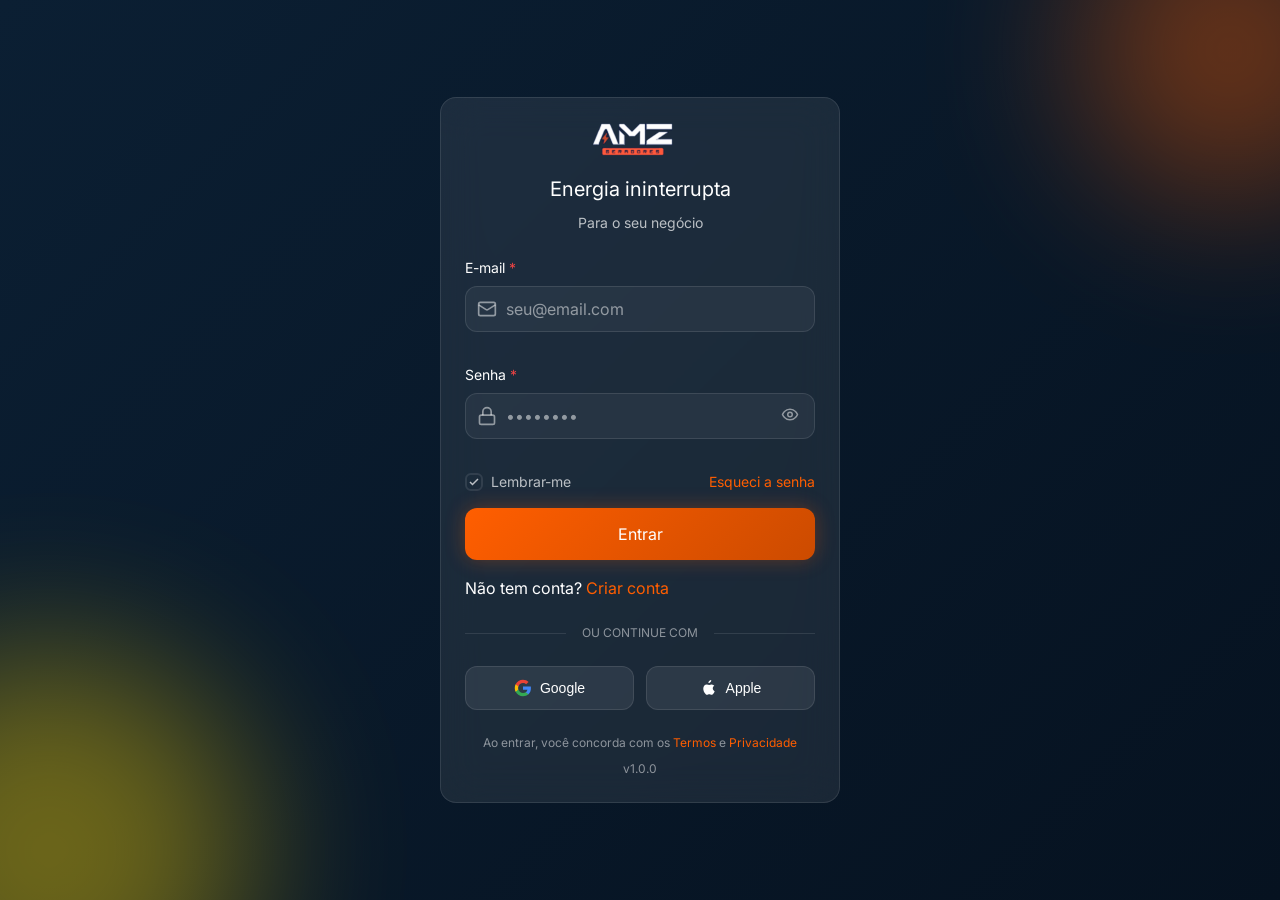
==== index.html @ 997669f7 "Update index.html Correção linha 153 .. por ." ====
<!DOCTYPE html>
<html lang="pt-BR">
<head>
  <meta charset="UTF-8">
  <meta name="viewport" content="width=device-width, initial-scale=1.0, maximum-scale=5.0">
  <meta name="theme-color" content="#0B1F33">
  <meta name="description" content="AMZ App - Sistema de Gerenciamento de Geradores">
  
  <title>Login - AMZ App</title>
  
  <!-- PWA -->
  <link rel="manifest" href="./manifest.json">
  <link rel="icon" type="image/svg+xml" href="./assets/icons/logoamz.png">
  
  <!-- Fonts -->
  <link rel="preconnect" href="https://fonts.googleapis.com">
  <link rel="preconnect" href="https://fonts.gstatic.com" crossorigin>
  <link href="https://fonts.googleapis.com/css2?family=Inter:wght@300;400;500;600;700&display=swap" rel="stylesheet">
  
  <!-- Styles -->
  <link rel="stylesheet" href="./css/styles.css">
</head>
<body>
  <main class="login-page">
    <div class="login-card">
      <!-- Header -->
      <header class="login-header">
        <div class="login-logo">
          <div class="navbar-brand-icon">
			<img src="./assets/icons/logoamz.png" alt="Logo AMZ" class="navbar-logo">
		  </div>
          <span class="navbar-brand-text"><span></span></span>
        </div>
        <h1 class="login-title">Energia ininterrupta</h1>
        <p class="login-subtitle">Para o seu negócio</p>
      </header>

      <!-- Form -->
      <form id="loginForm" class="login-form">
        <!-- Email -->
        <div class="form-group">
          <label for="email" class="form-label">
            E-mail<span class="required">*</span>
          </label>
          <div class="input-group">
            <svg class="input-icon" width="20" height="20" viewBox="0 0 24 24" fill="none" stroke="currentColor" stroke-width="2">
              <rect x="2" y="4" width="20" height="16" rx="2"></rect>
              <path d="m22 7-8.97 5.7a1.94 1.94 0 0 1-2.06 0L2 7"></path>
            </svg>
            <input 
              type="email" 
              id="email" 
              class="form-input" 
              placeholder="seu@email.com"
              required
              autocomplete="email"
            >
          </div>
          <span id="emailError" class="form-error" style="display: none;"></span>
        </div>

        <!-- Password -->
        <div class="form-group">
          <label for="password" class="form-label">
            Senha<span class="required">*</span>
          </label>
          <div class="input-group">
            <svg class="input-icon" width="20" height="20" viewBox="0 0 24 24" fill="none" stroke="currentColor" stroke-width="2">
              <rect x="3" y="11" width="18" height="11" rx="2" ry="2"></rect>
              <path d="M7 11V7a5 5 0 0 1 10 0v4"></path>
            </svg>
            <input 
              type="password" 
              id="password" 
              class="form-input" 
              placeholder="••••••••"
              required
              minlength="6"
              autocomplete="current-password"
            >
            <button type="button" id="togglePassword" class="input-toggle" aria-label="Mostrar senha">
              <svg width="18" height="18" viewBox="0 0 24 24" fill="none" stroke="currentColor" stroke-width="2">
                <path d="M2 12s3-7 10-7 10 7 10 7-3 7-10 7-10-7-10-7Z"></path>
                <circle cx="12" cy="12" r="3"></circle>
              </svg>
            </button>
          </div>
          <span id="passwordError" class="form-error" style="display: none;"></span>
        </div>

        <!-- Options -->
        <div class="login-options">
          <label class="remember-me">
            <input type="checkbox" id="rememberMe">
            <span class="checkmark">
              <svg width="12" height="12" viewBox="0 0 24 24" fill="none" stroke="currentColor" stroke-width="3">
                <polyline points="20 6 9 17 4 12"></polyline>
              </svg>
            </span>
            Lembrar-me
          </label>
          <a href="#">Esqueci a senha</a>
        </div>

        <!-- Submit -->
        <button type="submit" id="submitBtn" class="btn btn-primary btn-lg">
          <span id="btnText">Entrar</span>
          <span id="btnSpinner" class="spinner" style="display: none;"></span>
        </button>
		  <p class="login-register">
			Não tem conta?
			<a href="./pages/cadastro.html">Criar conta</a>
		  </p>
        <!-- Divider -->
        <div class="divider">
          <span>ou continue com</span>
        </div>

        <!-- Social -->
        <div class="social-login">
          <button type="button" id="btnGoogle" class="social-btn">
            <svg width="18" height="18" viewBox="0 0 24 24">
              <path fill="#4285F4" d="M22.56 12.25c0-.78-.07-1.53-.2-2.25H12v4.26h5.92c-.26 1.37-1.04 2.53-2.21 3.31v2.77h3.57c2.08-1.92 3.28-4.74 3.28-8.09z"/>
              <path fill="#34A853" d="M12 23c2.97 0 5.46-.98 7.28-2.66l-3.57-2.77c-.98.66-2.23 1.06-3.71 1.06-2.86 0-5.29-1.93-6.16-4.53H2.18v2.84C3.99 20.53 7.7 23 12 23z"/>
              <path fill="#FBBC05" d="M5.84 14.09c-.22-.66-.35-1.36-.35-2.09s.13-1.43.35-2.09V7.07H2.18C1.43 8.55 1 10.22 1 12s.43 3.45 1.18 4.93l2.85-2.22.81-.62z"/>
              <path fill="#EA4335" d="M12 5.38c1.62 0 3.06.56 4.21 1.64l3.15-3.15C17.45 2.09 14.97 1 12 1 7.7 1 3.99 3.47 2.18 7.07l3.66 2.84c.87-2.6 3.3-4.53 6.16-4.53z"/>
            </svg>
            Google
          </button>
          <button type="button" id="btnApple" class="social-btn">
            <svg width="18" height="18" viewBox="0 0 24 24" fill="currentColor">
              <path d="M17.05 20.28c-.98.95-2.05.88-3.08.4-1.09-.5-2.08-.48-3.24 0-1.44.62-2.2.44-3.06-.4C2.79 15.25 3.51 7.59 9.05 7.31c1.35.07 2.29.74 3.08.8 1.18-.24 2.31-.93 3.57-.84 1.51.12 2.65.72 3.4 1.8-3.12 1.87-2.38 5.98.48 7.13-.57 1.5-1.31 2.99-2.53 4.08zm-5.85-15.1c.07-2.04 1.76-3.79 3.78-3.94.29 2.32-1.93 4.48-3.78 3.94z"/>
            </svg>
            Apple
          </button>
        </div>
      </form>

      <!-- Footer -->
      <footer style="margin-top: var(--space-6); text-align: center; font-size: var(--text-xs); color: var(--text-muted);">
        <p>Ao entrar, você concorda com os <a href="#">Termos</a> e <a href="#">Privacidade</a></p>
        <p style="margin-top: var(--space-2);">v1.0.0</p>
      </footer>
    </div>
  </main>

  <!-- Scripts -->
  <script src="./config.js"></script>
  <script src="./js/utils/helpers.js"></script>
  <script src="./js/services/mock.service.js"></script>
  <script src="./js/services/api.service.js"></script>
  <script src="./js/services/auth.service.js"></script>
  <script src="./js/services/dse.service.js"></script>
  <script src="./js/app.js"></script>

  <script>
    (function() {
      const form = document.getElementById('loginForm');
      const email = document.getElementById('email');
      const password = document.getElementById('password');
      const togglePassword = document.getElementById('togglePassword');
      const submitBtn = document.getElementById('submitBtn');
      const btnText = document.getElementById('btnText');
      const btnSpinner = document.getElementById('btnSpinner');
      const emailError = document.getElementById('emailError');
      const passwordError = document.getElementById('passwordError');

      // Toggle password visibility
      togglePassword.addEventListener('click', () => {
        const type = password.type === 'password' ? 'text' : 'password';
        password.type = type;
      });

      // Load saved email
      const savedEmail = localStorage.getItem('amz_remember_email');
      if (savedEmail) {
        email.value = savedEmail;
        document.getElementById('rememberMe').checked = true;
      }

      function showError(element, message) {
        element.textContent = message;
        element.style.display = 'flex';
      }

      function hideErrors() {
        emailError.style.display = 'none';
        passwordError.style.display = 'none';
      }

      function setLoading(loading) {
        submitBtn.disabled = loading;
        btnText.style.display = loading ? 'none' : 'inline';
        btnSpinner.style.display = loading ? 'block' : 'none';
      }

      function validate() {
        hideErrors();
        let valid = true;

        if (!email.value.trim()) {
          showError(emailError, 'E-mail é obrigatório');
          valid = false;
        } else if (!Utils.isValidEmail(email.value)) {
          showError(emailError, 'E-mail inválido');
          valid = false;
        }

        if (!password.value) {
          showError(passwordError, 'Senha é obrigatória');
          valid = false;
        } else if (password.value.length < 6) {
          showError(passwordError, 'Senha deve ter pelo menos 6 caracteres');
          valid = false;
        }

        return valid;
      }

      form.addEventListener('submit', async (e) => {
        e.preventDefault();
        
        if (!validate()) return;

        setLoading(true);

        const result = await AuthService.login(email.value.trim(), password.value);

        if (result.success) {
          // Save email if remember me
          if (document.getElementById('rememberMe').checked) {
            localStorage.setItem('amz_remember_email', email.value.trim());
          } else {
            localStorage.removeItem('amz_remember_email');
          }
          
          AuthService.redirectAfterLogin();
        } else {
          showError(passwordError, result.error || 'Erro ao fazer login');
          setLoading(false);
        }
      });

      // Check if already logged in
      if (AuthService.isAuthenticated()) {
        AuthService.redirectAfterLogin();
      }
    })();
  </script>
</body>
</html>
---- css/styles.css ----
/**
 * ============================================
 * AMZ APP - STYLES
 * ============================================
 * 
 * Design System completo com:
 * - Variáveis CSS
 * - Componentes reutilizáveis
 * - Responsividade mobile-first
 */

/* ============================================
   VARIABLES → Variáveis
   ============================================ */
:root {
  /* Colors */
  --color-primary: #0B1F33;
  --color-primary-light: #1A3A52;
  --color-primary-dark: #061220;
  
  --color-accent: #FF5E00;
  --color-accent-light: #FF7A2A;
  --color-accent-dark: #CC4B00;
  
  --color-gold: #FFD700;
  --color-gold-light: #FFE44D;
  
  --color-success: #10B981;
  --color-warning: #F59E0B;
  --color-error: #EF4444;
  --color-info: #3B82F6;
  
  --color-white: #FFFFFF;
  --color-gray-100: #F8FAFC;
  --color-gray-200: #E2E8F0;
  --color-gray-300: #CBD5E1;
  --color-gray-400: #94A3B8;
  --color-gray-500: #64748B;
  --color-gray-600: #475569;
  --color-gray-700: #334155;
  --color-gray-800: #1E293B;
  --color-gray-900: #0F172A;
  
  /* Backgrounds → Fundos */
  --bg-primary: linear-gradient(135deg, var(--color-primary) 0%, var(--color-primary-dark) 100%);
  --bg-glass: rgba(255, 255, 255, 0.08);
  --bg-glass-hover: rgba(255, 255, 255, 0.12);
  --bg-input: rgba(255, 255, 255, 0.05);
  
  /* Text → Texto */
  --text-primary: var(--color-white);
  --text-secondary: rgba(255, 255, 255, 0.7);
  --text-muted: rgba(255, 255, 255, 0.5);
  
  /* Typography → Tipografia */
  --font-family: 'Inter', -apple-system, BlinkMacSystemFont, 'Segoe UI', Roboto, sans-serif;
  --font-mono: 'JetBrains Mono', monospace;
  
  --text-xs: 0.75rem;
  --text-sm: 0.875rem;
  --text-base: 1rem;
  --text-lg: 1.125rem;
  --text-xl: 1.25rem;
  --text-2xl: 1.5rem;
  --text-3xl: 1.875rem;
  --text-4xl: 2.25rem;
  
  /* Spacing → Espaçamento */
  --space-1: 0.25rem;
  --space-2: 0.5rem;
  --space-3: 0.75rem;
  --space-4: 1rem;
  --space-5: 1.25rem;
  --space-6: 1.5rem;
  --space-8: 2rem;
  --space-10: 2.5rem;
  --space-12: 3rem;
  
  /* Layout → Layout (ou Estrutura)*/
  --navbar-height: 60px;
  --navbar-height-mobile: 56px;
  --sidebar-width: 260px;
  
  /* Border Radius → Raio da Borda */
  --radius-sm: 0.375rem;
  --radius-md: 0.5rem;
  --radius-lg: 0.75rem;
  --radius-xl: 1rem;
  --radius-2xl: 1.25rem;
  --radius-full: 9999px;
  
  /* Shadows → Sombras */
  --shadow-sm: 0 1px 2px rgba(0, 0, 0, 0.1);
  --shadow-md: 0 4px 6px rgba(0, 0, 0, 0.15);
  --shadow-lg: 0 10px 15px rgba(0, 0, 0, 0.2);
  --shadow-glow: 0 0 20px rgba(255, 94, 0, 0.3);
  
  /* Transitions → Transições */
  --transition-fast: 150ms ease;
  --transition-base: 250ms ease;
  --transition-slow: 350ms ease;
  
  /* Glassmorphism → Glassmorphism (efeito de vidro) */
  --glass-blur: blur(20px);
  --glass-border: rgba(255, 255, 255, 0.1);
  
    /* Z-INDEX SYSTEM → Sistema de Z-Index */

  --z-login-card: 1;
  --z-sidebar-overlay: 998;
  --z-sidebar: 999;
  --z-navbar: 1000;
  --z-bottom-nav: 1000;
  --z-modal: 5000;
  --z-modal-content: 5001;
  --z-toast: 6000;
}

/* ============================================
   RESET & BASE → Reset e Base
   ============================================ */
*, *::before, *::after {
  box-sizing: border-box;
  margin: 0;
  padding: 0;
}

html {
  font-size: 16px;
  -webkit-font-smoothing: antialiased;
  -moz-osx-font-smoothing: grayscale;
}

body {
  font-family: var(--font-family);
  font-size: var(--text-base);
  line-height: 1.5;
  color: var(--text-primary);
  background: var(--bg-primary);
  min-height: 100vh;
  overflow-x: hidden;
}

a {
  color: var(--color-accent);
  text-decoration: none;
  transition: color var(--transition-fast);
}

a:hover {
  color: var(--color-accent-light);
}

/* ============================================
   SCROLLBAR → Barra de Rolagem
   ============================================ */
::-webkit-scrollbar {
  width: 8px;
  height: 8px;
}

::-webkit-scrollbar-track {
  background: var(--color-primary-dark);
}

::-webkit-scrollbar-thumb {
  background: var(--color-gray-600);
  border-radius: var(--radius-full);
}

::-webkit-scrollbar-thumb:hover {
  background: var(--color-gray-500);
}

/* ============================================
   UTILITIES → Utilitários
   ============================================ */
.container {
  width: 100%;
  max-width: 1400px;
  margin: 0 auto;
  padding: 0 var(--space-4);
}

.text-center { text-align: center; }
.text-left { text-align: left; }
.text-right { text-align: right; }

.font-light { font-weight: 300; }
.font-normal { font-weight: 400; }
.font-medium { font-weight: 500; }
.font-semibold { font-weight: 600; }
.font-bold { font-weight: 700; }

.truncate {
  overflow: hidden;
  text-overflow: ellipsis;
  white-space: nowrap;
}

/* ============================================
   BUTTONS → Botões
   ============================================ */
.btn {
  display: inline-flex;
  align-items: center;
  justify-content: center;
  gap: var(--space-2);
  padding: var(--space-3) var(--space-5);
  font-size: var(--text-sm);
  font-weight: var(--font-medium);
  font-family: inherit;
  border: none;
  border-radius: var(--radius-lg);
  cursor: pointer;
  transition: all var(--transition-fast);
  white-space: nowrap;
}

.btn:disabled {
  opacity: 0.6;
  cursor: not-allowed;
}

.btn-primary {
  background: linear-gradient(135deg, var(--color-accent) 0%, var(--color-accent-dark) 100%);
  color: var(--color-white);
  box-shadow: var(--shadow-glow);
}

.btn-primary:hover:not(:disabled) {
  transform: translateY(-2px);
  box-shadow: 0 8px 20px rgba(255, 94, 0, 0.4);
}

.btn-secondary {
  background: var(--bg-glass);
  color: var(--text-primary);
  border: 1px solid var(--glass-border);
}

.btn-secondary:hover:not(:disabled) {
  background: var(--bg-glass-hover);
}

.btn-sm {
  padding: var(--space-2) var(--space-3);
  font-size: var(--text-xs);
}

.btn-lg {
  padding: var(--space-4) var(--space-6);
  font-size: var(--text-base);
}

/* ============================================
   FORMS → Formulários
   ============================================ */
.form-group {
  margin-bottom: var(--space-4);
}

.form-label {
  display: block;
  font-size: var(--text-sm);
  font-weight: var(--font-medium);
  color: var(--text-primary);
  margin-bottom: var(--space-2);
}

.form-label .required {
  color: var(--color-error);
  margin-left: var(--space-1);
}

.form-input,
.form-select,
.form-textarea {
  width: 100%;
  padding: var(--space-3);
  background: var(--bg-input);
  border: 1px solid var(--glass-border);
  border-radius: var(--radius-lg);
  color: var(--text-primary);
  font-size: var(--text-base);
  font-family: inherit;
  transition: all var(--transition-fast);
}

.form-grid-3 {
  display: grid;
  grid-template-columns: repeat(auto-fit, minmax(150px, 1fr));
  gap: var(--space-4);
}

/* ===== ESTILIZAÇÃO DO SELECT ===== */

.form-select option {
  background: var(--color-gray-900);
  color: var(--text-primary);
}

.form-select option:checked {
  background: var(--color-primary);
  color: var(--color-accent);
}

.form-select option:hover {
  background: var(--color-primary-light);
  color: var(--color-accent);
}

.form-input::placeholder,
.form-textarea::placeholder {
  color: var(--text-muted);
}

.form-input:focus,
.form-select:focus,
.form-textarea:focus {
  outline: none;
  border-color: var(--color-accent);
  box-shadow: 0 0 0 3px rgba(255, 94, 0, 0.2);
}

.form-textarea {
  min-height: 100px;
  resize: vertical;
}

.form-error {
  display: flex;
  align-items: center;
  gap: var(--space-2);
  font-size: var(--text-xs);
  color: var(--color-error);
  margin-top: var(--space-2);
}

/* ============================================
   CARDS → Cartões
   ============================================ */
.card {
  background: var(--bg-glass);
  backdrop-filter: var(--glass-blur);
  -webkit-backdrop-filter: var(--glass-blur);
  border: 1px solid var(--glass-border);
  border-radius: var(--radius-xl);
  padding: var(--space-5);
  transition: all var(--transition-fast);
}

.card:hover {
  background: var(--bg-glass-hover);
}

.card-header {
  display: flex;
  align-items: center;
  justify-content: space-between;
  margin-bottom: var(--space-4);
  padding-bottom: var(--space-3);
  border-bottom: 1px solid var(--glass-border);
}

.card-title {
  font-size: var(--text-lg);
  font-weight: var(--font-semibold);
  color: var(--text-primary);
}

/* ============================================
   STATUS BADGES → Etiquetas (ou Indicadores)
   ============================================ */
.badge {
  display: inline-flex;
  align-items: center;
  gap: var(--space-2);
  padding: var(--space-1) var(--space-3);
  border-radius: var(--radius-full);
  font-size: var(--text-xs);
  font-weight: var(--font-medium);
}

.badge::before {
  content: '';
  width: 6px;
  height: 6px;
  border-radius: 50%;
}

.badge-online {
  background: rgba(16, 185, 129, 0.1);
  color: var(--color-success);
}

.badge-online::before {
  background: var(--color-success);
}

.badge-offline {
  background: rgba(100, 116, 139, 0.1);
  color: var(--color-gray-400);
}

.badge-offline::before {
  background: var(--color-gray-400);
}

.badge-warning {
  background: rgba(245, 158, 11, 0.1);
  color: var(--color-warning);
}

.badge-warning::before {
  background: var(--color-warning);
}

.badge-error {
  background: rgba(239, 68, 68, 0.1);
  color: var(--color-error);
}

.badge-error::before {
  background: var(--color-error);
}

/* ============================================
   NAVBAR → Barra de Navegação
   ============================================ */
.navbar {
  position: fixed;
  top: 0;
  left: 0;
  right: 0;
  height: var(--navbar-height-mobile);
  background: var(--bg-primary);
  backdrop-filter: var(--glass-blur);
  border-bottom: 1px solid var(--glass-border);
  z-index: var(--z-navbar);
  display: flex;
  align-items: center;
  justify-content: space-between;
  padding: 0 var(--space-4);
}

.navbar-brand {
  display: flex;
  align-items: center;
  gap: var(--space-2);
  text-decoration: none;
}

.navbar-brand-icon {
  width: 90px;
  height: 36px;
  border-radius: var(--radius-lg);
  display: flex;
  align-items: center;
  justify-content: center;
  font-weight: var(--font-bold);
  font-size: var(--text-lg);
  color: var(--color-white);
}

.navbar-brand-text {
  font-size: var(--text-xl);
  font-weight: var(--font-bold);
  color: var(--text-primary);
}

.navbar-brand-text span {
  color: var(--color-accent);
}

.navbar-actions {
  display: flex;
  align-items: center;
  gap: var(--space-2);
}

/* ============================================
   SIDEBAR → Barra Lateral
   ============================================ */
.sidebar {
  position: fixed;
  top: var(--navbar-height-mobile);
  left: 0;
  bottom: 0;
  width: var(--sidebar-width);
  background: var(--bg-primary);
  border-right: 1px solid var(--glass-border);
  transform: translateX(-100%);
  transition: transform var(--transition-base);
  z-index: var(--z-sidebar);
  overflow-y: auto;
}

.sidebar.open {
  transform: translateX(0);
}

.sidebar-overlay {
  position: fixed;
  inset: 0;
  background: rgba(0, 0, 0, 0.6);
  z-index: var(--z-sidebar-overlay);
  opacity: 0;
  visibility: hidden;
  transition: all var(--transition-base);
}

.sidebar-overlay.open {
  opacity: 1;
  visibility: visible;
}

.sidebar-menu {
  list-style: none;
  padding: var(--space-4);
}

.sidebar-menu-item {
  margin-bottom: var(--space-1);
}

.sidebar-menu-link {
  display: flex;
  align-items: center;
  gap: var(--space-3);
  padding: var(--space-3);
  color: var(--text-secondary);
  text-decoration: none;
  border-radius: var(--radius-lg);
  transition: all var(--transition-fast);
}

.sidebar-menu-link:hover,
.sidebar-menu-link.active {
  background: var(--bg-glass);
  color: var(--text-primary);
}

.sidebar-menu-link.active {
  background: linear-gradient(135deg, var(--color-accent) 0%, var(--color-accent-dark) 100%);
  color: var(--color-white);
}

/* ============================================
   BOTTOM NAV (Mobile ) → Navegação Inferior (Mobile)
   ============================================ */
.bottom-nav {
  position: fixed;
  bottom: 0;
  left: 0;
  right: 0;
  height: 64px;
  background: var(--bg-primary);
  border-top: 1px solid var(--glass-border);
  display: flex;
  justify-content: space-around;
  align-items: center;
  z-index: var(--z-bottom-nav);
  padding-bottom: env(safe-area-inset-bottom, 0);
}

.bottom-nav-item {
  display: flex;
  flex-direction: column;
  align-items: center;
  gap: 4px;
  padding: var(--space-2);
  color: var(--text-muted);
  text-decoration: none;
  font-size: var(--text-xs);
  transition: color var(--transition-fast);
}

.bottom-nav-item:hover,
.bottom-nav-item.active {
  color: var(--color-accent);
}

.bottom-nav-item svg {
  width: 22px;
  height: 22px;
}

/* ============================================
   MAIN CONTENT → Conteúdo Principal
   ============================================ */
.main-content {
  padding-bottom: 80px;
  min-height: 100vh;  
}

.main-wrapper {
  padding-top: var(--navbar-height-mobile);
}


/* ============================================
   PAGE HEADER → Cabeçalho da Página
   ============================================ */
.page-header {
  padding: var(--space-6) var(--space-4);
  margin-bottom: var(--space-4);
}

.page-title {
  font-size: var(--text-2xl);
  font-weight: var(--font-bold);
  color: var(--text-primary);
  margin-bottom: var(--space-2);
}

.page-subtitle {
  font-size: var(--text-sm);
  color: var(--text-secondary);
}

/* ============================================
   GRID → Grade
   ============================================ */
.grid {
  display: grid;
  gap: var(--space-4);
  padding: 0 var(--space-4);
}

.grid-cols-1 { grid-template-columns: repeat(1, 1fr); }
.grid-cols-2 { grid-template-columns: repeat(2, 1fr); }
.grid-cols-3 { grid-template-columns: repeat(3, 1fr); }
.grid-cols-4 { grid-template-columns: repeat(4, 1fr); }

/* ============================================
   STATS → Estatísticas
   ============================================ */
.stat-card {
  display: flex;
  flex-direction: column;
  gap: var(--space-3);
}

.stat-icon {
  width: 48px;
  height: 48px;
  border-radius: var(--radius-lg);
  display: flex;
  align-items: center;
  justify-content: center;
}

.stat-icon.success { background: rgba(16, 185, 129, 0.1); color: var(--color-success); }
.stat-icon.warning { background: rgba(245, 158, 11, 0.1); color: var(--color-warning); }
.stat-icon.error { background: rgba(239, 68, 68, 0.1); color: var(--color-error); }
.stat-icon.info { background: rgba(59, 130, 246, 0.1); color: var(--color-info); }

.stat-value {
  font-size: var(--text-3xl);
  font-weight: var(--font-bold);
  color: var(--text-primary);
}

.stat-label {
  font-size: var(--text-sm);
  color: var(--text-secondary);
}

/* ============================================
   ANIMATIONS → Animações
   ============================================ */
@keyframes fadeIn {
  from { opacity: 0; }
  to { opacity: 1; }
}

@keyframes fadeInUp {
  from {
    opacity: 0;
    transform: translateY(20px);
  }
  to {
    opacity: 1;
    transform: translateY(0);
  }
}

@keyframes pulse {
  0%, 100% { opacity: 1; }
  50% { opacity: 0.5; }
}

.animate-fadeIn { animation: fadeIn var(--transition-base); }
.animate-fadeInUp { animation: fadeInUp var(--transition-base); }
.animate-pulse { animation: pulse 2s ease-in-out infinite; }

/* ============================================
   RESPONSIVE → Responsivo
   ============================================ */
@media (min-width: 768px) {
  :root {
    --navbar-height: 70px;
  }
  
  .navbar {
    height: var(--navbar-height);
  }
  
  .main-content {
    padding-top: var(--navbar-height);
    padding-bottom: 0;
    padding-left: var(--sidebar-width);
  }
  
  .sidebar {
    top: var(--navbar-height);
    transform: translateX(0);
  }
  
  .sidebar-overlay,
  .menu-toggle,
  .bottom-nav {
    display: none;
  }
  
  .page-header {
    padding: var(--space-8);
  }
  
  .page-title {
    font-size: var(--text-3xl);
  }
  
  .grid {
    padding: 0 var(--space-8);
  }
}

@media (min-width: 1024px) {
  .grid-cols-md-2 { grid-template-columns: repeat(2, 1fr); }
  .grid-cols-md-3 { grid-template-columns: repeat(3, 1fr); }
  .grid-cols-md-4 { grid-template-columns: repeat(4, 1fr); }
}

@media (min-width: 1280px) {
  .grid-cols-lg-3 { grid-template-columns: repeat(3, 1fr); }
  .grid-cols-lg-4 { grid-template-columns: repeat(4, 1fr); }
  .grid-cols-lg-6 { grid-template-columns: repeat(6, 1fr); }
}

@media (max-width: 600px) {
  .form-grid-3 {
    grid-template-columns: 1fr !important;
  }
}

/* ============================================
   LOGIN PAGE → Página de Login
   ============================================ */
.login-page {
  min-height: 100vh;
  display: flex;
  align-items: center;
  justify-content: center;
  padding: var(--space-4);
  position: relative;
  overflow: hidden;
}

.login-page::before,
.login-page::after {
  content: '';
  position: absolute;
  border-radius: 50%;
  filter: blur(80px);
  opacity: 0.4;
  pointer-events: none;
}

.login-page::before {
  width: 300px;
  height: 300px;
  background: var(--color-accent);
  top: -100px;
  right: -100px;
}

.login-page::after {
  width: 400px;
  height: 400px;
  background: var(--color-gold);
  bottom: -150px;
  left: -150px;
}

.login-card {
  position: relative;
  width: 100%;
  max-width: 400px;
  background: var(--bg-glass);
  backdrop-filter: var(--glass-blur);
  border: 1px solid var(--glass-border);
  border-radius: var(--radius-xl);
  padding: var(--space-6);
  z-index: var(--z-login-card);
  animation: fadeInUp 0.5s ease-out;
}

.login-header {
  text-align: center;
  margin-bottom: var(--space-6);
}

.login-logo {
  display: flex;
  align-items: center;
  justify-content: center;
  gap: var(--space-3);
  margin-bottom: var(--space-4);
}

.login-logo-icon {
  width: 48px;
  height: 48px;
  background: linear-gradient(135deg, var(--color-accent) 0%, var(--color-gold) 100%);
  border-radius: var(--radius-xl);
  display: flex;
  align-items: center;
  justify-content: center;
  font-weight: var(--font-bold);
  font-size: var(--text-2xl);
  color: var(--color-white);
}

.login-title {
  font-size: var(--text-xl);
  font-weight: var(--font-semibold);
  color: var(--text-primary);
  margin-bottom: var(--space-2);
}

.login-subtitle {
  font-size: var(--text-sm);
  color: var(--text-secondary);
}

.login-form {
  display: flex;
  flex-direction: column;
  gap: var(--space-4);
}

.login-options {
  display: flex;
  align-items: center;
  justify-content: space-between;
  font-size: var(--text-sm);
}

.remember-me {
  display: flex;
  align-items: center;
  gap: var(--space-2);
  color: var(--text-secondary);
  cursor: pointer;
}

.remember-me input {
  display: none;
}

.checkmark {
  width: 18px;
  height: 18px;
  border: 2px solid var(--glass-border);
  border-radius: var(--radius-sm);
  display: flex;
  align-items: center;
  justify-content: center;
  transition: all var(--transition-fast);
}

.remember-me input:checked + .checkmark {
  background: var(--color-accent);
  border-color: var(--color-accent);
}

.divider {
  display: flex;
  align-items: center;
  gap: var(--space-4);
  margin: var(--space-2) 0;
}

.divider::before,
.divider::after {
  content: '';
  flex: 1;
  height: 1px;
  background: var(--glass-border);
}

.divider span {
  font-size: var(--text-xs);
  color: var(--text-muted);
  text-transform: uppercase;
}

.social-login {
  display: flex;
  gap: var(--space-3);
}

.social-btn {
  flex: 1;
  padding: var(--space-3);
  background: var(--bg-glass);
  border: 1px solid var(--glass-border);
  border-radius: var(--radius-lg);
  color: var(--text-primary);
  font-size: var(--text-sm);
  cursor: pointer;
  display: flex;
  align-items: center;
  justify-content: center;
  gap: var(--space-2);
  transition: all var(--transition-fast);
}

.social-btn:hover {
  background: var(--bg-glass-hover);
}

/* ============================================
   INPUT WITH ICON → Campo com Ícone
   ============================================ */
.input-group {
  position: relative;
}

.input-icon {
  position: absolute;
  left: var(--space-3);
  top: 50%;
  transform: translateY(-50%);
  color: var(--text-muted);
  pointer-events: none;
}

.input-group .form-input {
  padding-left: var(--space-10);
}

.input-toggle {
  position: absolute;
  right: var(--space-3);
  top: 50%;
  transform: translateY(-50%);
  background: none;
  border: none;
  color: var(--text-muted);
  cursor: pointer;
  padding: var(--space-1);
}

/* ============================================
   SPINNER → Indicador de Carregamento
   ============================================ */
.spinner {
  width: 20px;
  height: 20px;
  border: 2px solid transparent;
  border-top-color: currentColor;
  border-radius: 50%;
  animation: spin 0.8s linear infinite;
}

@keyframes spin {
  to { transform: rotate(360deg); }
}

/* ============================================
   ALERTS → Alertas
   ============================================ */
.alert {
  display: flex;
  align-items: flex-start;
  gap: var(--space-3);
  padding: var(--space-4);
  border-radius: var(--radius-lg);
  font-size: var(--text-sm);
  margin-bottom: var(--space-4);
}

.alert-error {
  background: rgba(239, 68, 68, 0.1);
  color: var(--color-error);
}

.alert-success {
  background: rgba(16, 185, 129, 0.1);
  color: var(--color-success);
}


/* ============================================
   MODAL→ Modal
   ============================================ */

.modal {
  position: fixed;
  inset: 0;

  display: none;
  align-items: center;
  justify-content: center;

  padding: var(--space-4);

  background: rgba(0,0,0,.45);
  backdrop-filter: blur(3px);

  z-index: var(--z-modal);
}


/* ============================================
   MODAL CONTAINER → Container do Moda
   ============================================ */

.modal-container {
  width: 100%;
  max-width: 650px;
  max-height: 90vh;

  display: flex;
  flex-direction: column;

  background: var(--bg-glass);
  backdrop-filter: var(--glass-blur);

  border: 1px solid var(--color-accent);
  border-radius: var(--radius-xl);

  overflow: hidden;
}


/* ============================================
   MODAL HEADER → Cabeçalho do Modal
   ============================================ */

.modal-header {
  display: flex;
  align-items: center;
  justify-content: space-between;

  padding: var(--space-5);

  border-bottom: 1px solid var(--glass-border);
}


/* ============================================
   MODAL BODY → Corpo do Modal
   ============================================ */

.modal-body {
  flex: 1;
  overflow-y: auto;

  padding: var(--space-5);

  /* Firefox */
  scroll-behavior: smooth;
}


/* esconder scrollbar padrão (Chrome / Edge / Safari) */

.modal-body::-webkit-scrollbar {
  width: 6px;
}


/* trilho */

.modal-body::-webkit-scrollbar-track {
  background: transparent;
}


/* indicador invisível */

.modal-body::-webkit-scrollbar-thumb {
  background: rgba(255,255,255,0.25);
  border-radius: 10px;

  transition: opacity .25s ease, background .25s ease;
}


/* mostrar ao passar mouse */

.modal-body:hover::-webkit-scrollbar-thumb {
  background: rgba(255,255,255,0.35);
  opacity: 1;
}


/* mostrar quando estiver rolando */

.modal-body.scrolling::-webkit-scrollbar-thumb {
  background: rgba(255,255,255,0.35);
  opacity: 1;
}


/* ============================================
   MODAL FOOTER - Rodapé do Modal
   ============================================ */

.modal-footer {
  display: flex;
  gap: var(--space-4);

  padding: var(--space-5);

  border-top: 1px solid var(--glass-border);
}

/* ===== CORREÇÃO HEADER GERADORES ===== */
.header {
  display: flex;
  align-items: center; 
  gap: var(--space-3); 
  padding: var(--space-4);
}

.search-input {
  flex: 1;
  min-width: 0; 
}

/* Esconde o botão de hambúrguer no Desktop */
@media (min-width: 768px) {
  #menuToggleNavbar {
    display: none !important;
  }
}

/* ESTILO DO BOTÃO PARA O NOVO GERADOR (Botão padrão) */
#btnNovo {
  background: linear-gradient(135deg, var(--color-accent) 0%, var(--color-accent-dark) 100%) !important;
  color: white;
  border: none;
  box-shadow: var(--shadow-glow);
  transition: transform 0.2s ease, box-shadow 0.2s ease;
}

#btnNovo:hover {
  transform: translateY(-2px);
  box-shadow: 0 8px 20px rgba(255, 94, 0, 0.4);
}

#btnNovo:active {
  transform: scale(0.95); /* Efeito de clique (encolhe um pouquinho) */
}
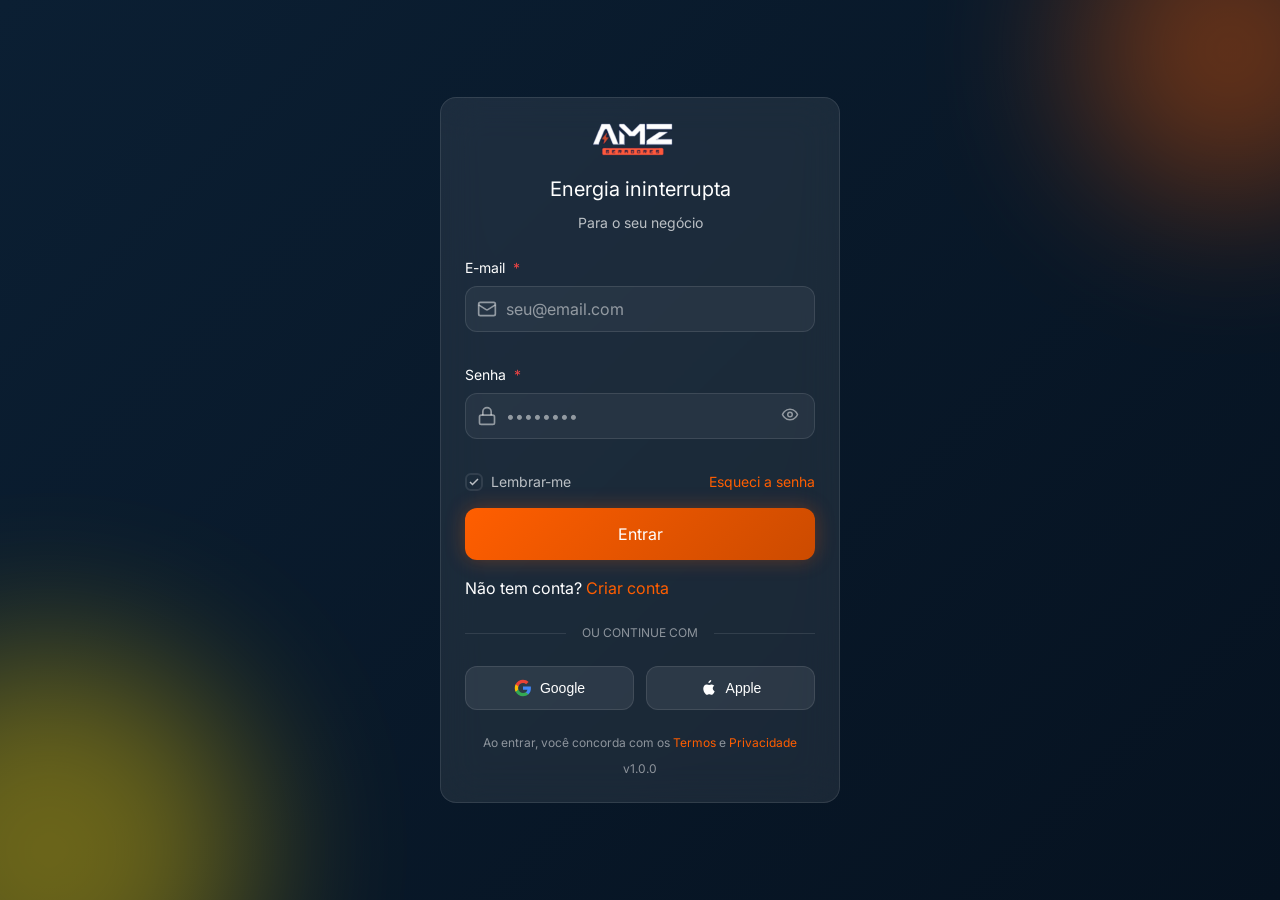
==== commit e86107a2: "Update index.html Update index atualização com o supabase" ====
--- a/index.html
+++ b/index.html
@@ -5,79 +5,54 @@
   <meta name="viewport" content="width=device-width, initial-scale=1.0, maximum-scale=5.0">
   <meta name="theme-color" content="#0B1F33">
   <meta name="description" content="AMZ App - Sistema de Gerenciamento de Geradores">
-  
   <title>Login - AMZ App</title>
-  
-  <!-- PWA -->
   <link rel="manifest" href="./manifest.json">
   <link rel="icon" type="image/svg+xml" href="./assets/icons/logoamz.png">
-  
-  <!-- Fonts -->
   <link rel="preconnect" href="https://fonts.googleapis.com">
   <link rel="preconnect" href="https://fonts.gstatic.com" crossorigin>
   <link href="https://fonts.googleapis.com/css2?family=Inter:wght@300;400;500;600;700&display=swap" rel="stylesheet">
-  
-  <!-- Styles -->
   <link rel="stylesheet" href="./css/styles.css">
 </head>
 <body>
   <main class="login-page">
     <div class="login-card">
-      <!-- Header -->
+
       <header class="login-header">
         <div class="login-logo">
           <div class="navbar-brand-icon">
-			<img src="./assets/icons/logoamz.png" alt="Logo AMZ" class="navbar-logo">
-		  </div>
+            <img src="./assets/icons/logoamz.png" alt="Logo AMZ" class="navbar-logo">
+          </div>
           <span class="navbar-brand-text"><span></span></span>
         </div>
         <h1 class="login-title">Energia ininterrupta</h1>
         <p class="login-subtitle">Para o seu negócio</p>
       </header>
 
-      <!-- Form -->
+      <!-- Feedback OAuth (retorno do redirect) -->
+      <div id="feedbackMsg" style="display:none; padding:12px 16px; border-radius:8px; font-size:14px; margin-bottom:16px;"></div>
+
       <form id="loginForm" class="login-form">
-        <!-- Email -->
+
         <div class="form-group">
-          <label for="email" class="form-label">
-            E-mail<span class="required">*</span>
-          </label>
+          <label for="email" class="form-label">E-mail <span class="required">*</span></label>
           <div class="input-group">
             <svg class="input-icon" width="20" height="20" viewBox="0 0 24 24" fill="none" stroke="currentColor" stroke-width="2">
               <rect x="2" y="4" width="20" height="16" rx="2"></rect>
               <path d="m22 7-8.97 5.7a1.94 1.94 0 0 1-2.06 0L2 7"></path>
             </svg>
-            <input 
-              type="email" 
-              id="email" 
-              class="form-input" 
-              placeholder="seu@email.com"
-              required
-              autocomplete="email"
-            >
+            <input type="email" id="email" class="form-input" placeholder="seu@email.com" required autocomplete="email">
           </div>
-          <span id="emailError" class="form-error" style="display: none;"></span>
-        </div>
-
-        <!-- Password -->
+          <span id="emailError" class="form-error" style="display:none;"></span>
+        </div>
+
         <div class="form-group">
-          <label for="password" class="form-label">
-            Senha<span class="required">*</span>
-          </label>
+          <label for="password" class="form-label">Senha <span class="required">*</span></label>
           <div class="input-group">
             <svg class="input-icon" width="20" height="20" viewBox="0 0 24 24" fill="none" stroke="currentColor" stroke-width="2">
               <rect x="3" y="11" width="18" height="11" rx="2" ry="2"></rect>
               <path d="M7 11V7a5 5 0 0 1 10 0v4"></path>
             </svg>
-            <input 
-              type="password" 
-              id="password" 
-              class="form-input" 
-              placeholder="••••••••"
-              required
-              minlength="6"
-              autocomplete="current-password"
-            >
+            <input type="password" id="password" class="form-input" placeholder="••••••••" required minlength="6" autocomplete="current-password">
             <button type="button" id="togglePassword" class="input-toggle" aria-label="Mostrar senha">
               <svg width="18" height="18" viewBox="0 0 24 24" fill="none" stroke="currentColor" stroke-width="2">
                 <path d="M2 12s3-7 10-7 10 7 10 7-3 7-10 7-10-7-10-7Z"></path>
@@ -85,10 +60,9 @@
               </svg>
             </button>
           </div>
-          <span id="passwordError" class="form-error" style="display: none;"></span>
-        </div>
-
-        <!-- Options -->
+          <span id="passwordError" class="form-error" style="display:none;"></span>
+        </div>
+
         <div class="login-options">
           <label class="remember-me">
             <input type="checkbox" id="rememberMe">
@@ -99,24 +73,20 @@
             </span>
             Lembrar-me
           </label>
-          <a href="#">Esqueci a senha</a>
-        </div>
-
-        <!-- Submit -->
+          <a href="#" id="forgotPassword">Esqueci a senha</a>
+        </div>
+
         <button type="submit" id="submitBtn" class="btn btn-primary btn-lg">
           <span id="btnText">Entrar</span>
-          <span id="btnSpinner" class="spinner" style="display: none;"></span>
+          <span id="btnSpinner" class="spinner" style="display:none;"></span>
         </button>
-		  <p class="login-register">
-			Não tem conta?
-			<a href="./pages/cadastro.html">Criar conta</a>
-		  </p>
-        <!-- Divider -->
-        <div class="divider">
-          <span>ou continue com</span>
-        </div>
-
-        <!-- Social -->
+
+        <p class="login-register">
+          Não tem conta? <a href="./pages/cadastro.html">Criar conta</a>
+        </p>
+
+        <div class="divider"><span>ou continue com</span></div>
+
         <div class="social-login">
           <button type="button" id="btnGoogle" class="social-btn">
             <svg width="18" height="18" viewBox="0 0 24 24">
@@ -134,118 +104,198 @@
             Apple
           </button>
         </div>
+
       </form>
 
-      <!-- Footer -->
-      <footer style="margin-top: var(--space-6); text-align: center; font-size: var(--text-xs); color: var(--text-muted);">
+      <footer style="margin-top:var(--space-6);text-align:center;font-size:var(--text-xs);color:var(--text-muted);">
         <p>Ao entrar, você concorda com os <a href="#">Termos</a> e <a href="#">Privacidade</a></p>
-        <p style="margin-top: var(--space-2);">v1.0.0</p>
+        <p style="margin-top:var(--space-2);">v1.0.0</p>
       </footer>
     </div>
   </main>
 
-  <!-- Scripts -->
   <script src="./config.js"></script>
   <script src="./js/utils/helpers.js"></script>
   <script src="./js/services/mock.service.js"></script>
   <script src="./js/services/api.service.js"></script>
   <script src="./js/services/auth.service.js"></script>
-  <script src="./js/services/dse.service.js"></script>
   <script src="./js/app.js"></script>
 
   <script>
-    (function() {
-      const form = document.getElementById('loginForm');
-      const email = document.getElementById('email');
-      const password = document.getElementById('password');
-      const togglePassword = document.getElementById('togglePassword');
-      const submitBtn = document.getElementById('submitBtn');
-      const btnText = document.getElementById('btnText');
-      const btnSpinner = document.getElementById('btnSpinner');
-      const emailError = document.getElementById('emailError');
-      const passwordError = document.getElementById('passwordError');
-
-      // Toggle password visibility
-      togglePassword.addEventListener('click', () => {
-        const type = password.type === 'password' ? 'text' : 'password';
-        password.type = type;
-      });
-
-      // Load saved email
-      const savedEmail = localStorage.getItem('amz_remember_email');
-      if (savedEmail) {
-        email.value = savedEmail;
-        document.getElementById('rememberMe').checked = true;
-      }
-
-      function showError(element, message) {
-        element.textContent = message;
-        element.style.display = 'flex';
-      }
-
-      function hideErrors() {
-        emailError.style.display = 'none';
-        passwordError.style.display = 'none';
-      }
-
-      function setLoading(loading) {
-        submitBtn.disabled = loading;
-        btnText.style.display = loading ? 'none' : 'inline';
-        btnSpinner.style.display = loading ? 'block' : 'none';
-      }
-
-      function validate() {
-        hideErrors();
-        let valid = true;
-
-        if (!email.value.trim()) {
-          showError(emailError, 'E-mail é obrigatório');
-          valid = false;
-        } else if (!Utils.isValidEmail(email.value)) {
-          showError(emailError, 'E-mail inválido');
-          valid = false;
+  (function() {
+
+    // ─── Trata callback OAuth (retorno do Google/Apple) ──────────────────
+    // Supabase redireciona de volta com #access_token=...&refresh_token=...
+    const hash = window.location.hash;
+    if (hash.includes('access_token')) {
+      const params = new URLSearchParams(hash.replace('#', ''));
+      const accessToken  = params.get('access_token');
+      const refreshToken = params.get('refresh_token');
+      const expiresIn    = parseInt(params.get('expires_in') || '3600', 10);
+
+      if (accessToken) {
+        // Salva sessão OAuth no mesmo formato do login manual
+        localStorage.setItem(window.CONFIG.AUTH.TOKEN_KEY,         accessToken);
+        localStorage.setItem(window.CONFIG.AUTH.REFRESH_TOKEN_KEY, refreshToken || '');
+        localStorage.setItem('amz_token_expiry',
+          String(Math.floor(Date.now() / 1000) + expiresIn));
+
+        // Busca dados do usuário na API do Supabase
+        fetch(`${window.CONFIG.SUPABASE.URL}/auth/v1/user`, {
+          headers: {
+            'apikey':        window.CONFIG.SUPABASE.ANON_KEY,
+            'Authorization': `Bearer ${accessToken}`
+          }
+        })
+        .then(r => r.json())
+        .then(u => {
+          const user = {
+            id:    u.id,
+            email: u.email,
+            name:  u.user_metadata?.full_name || u.user_metadata?.name || u.email,
+            role:  u.user_metadata?.role || 'administrador',
+          };
+          localStorage.setItem(window.CONFIG.AUTH.USER_KEY, JSON.stringify(user));
+          window.location.href = '/base-teste-app/pages/dashboard.html';
+        })
+        .catch(() => {
+          window.location.href = '/base-teste-app/pages/dashboard.html';
+        });
+        return;
+      }
+    }
+
+    // ─── Já logado → dashboard ────────────────────────────────────────────
+    if (AuthService.isAuthenticated()) {
+      AuthService.redirectAfterLogin();
+      return;
+    }
+
+    const form           = document.getElementById('loginForm');
+    const emailInput     = document.getElementById('email');
+    const passwordInput  = document.getElementById('password');
+    const togglePassword = document.getElementById('togglePassword');
+    const submitBtn      = document.getElementById('submitBtn');
+    const btnText        = document.getElementById('btnText');
+    const btnSpinner     = document.getElementById('btnSpinner');
+    const emailError     = document.getElementById('emailError');
+    const passwordError  = document.getElementById('passwordError');
+    const feedbackMsg    = document.getElementById('feedbackMsg');
+
+    // Toggle senha
+    togglePassword.addEventListener('click', () => {
+      passwordInput.type = passwordInput.type === 'password' ? 'text' : 'password';
+    });
+
+    // Email salvo
+    const saved = localStorage.getItem('amz_remember_email');
+    if (saved) {
+      emailInput.value = saved;
+      document.getElementById('rememberMe').checked = true;
+    }
+
+    function showError(el, msg) { el.textContent = msg; el.style.display = 'flex'; }
+    function hideErrors() {
+      emailError.style.display   = 'none';
+      passwordError.style.display = 'none';
+      feedbackMsg.style.display  = 'none';
+    }
+    function setLoading(on) {
+      submitBtn.disabled       = on;
+      btnText.style.display    = on ? 'none'  : 'inline';
+      btnSpinner.style.display = on ? 'block' : 'none';
+    }
+    function showFeedback(msg, type = 'error') {
+      feedbackMsg.textContent   = msg;
+      feedbackMsg.style.display = 'block';
+      feedbackMsg.style.background = type === 'success'
+        ? 'rgba(16,185,129,0.15)' : 'rgba(239,68,68,0.15)';
+      feedbackMsg.style.color   = type === 'success' ? '#10b981' : '#ef4444';
+      feedbackMsg.style.border  = `1px solid ${type === 'success' ? '#10b981' : '#ef4444'}`;
+    }
+
+    function validate() {
+      hideErrors();
+      let ok = true;
+      if (!emailInput.value.trim() || !Utils.isValidEmail(emailInput.value)) {
+        showError(emailError, 'E-mail inválido'); ok = false;
+      }
+      if (!passwordInput.value || passwordInput.value.length < 6) {
+        showError(passwordError, 'Senha deve ter pelo menos 6 caracteres'); ok = false;
+      }
+      return ok;
+    }
+
+    // ─── Login email/senha ────────────────────────────────────────────────
+    form.addEventListener('submit', async (e) => {
+      e.preventDefault();
+      if (!validate()) return;
+      setLoading(true);
+
+      const result = await AuthService.login(emailInput.value.trim(), passwordInput.value);
+
+      if (result.success) {
+        if (document.getElementById('rememberMe').checked) {
+          localStorage.setItem('amz_remember_email', emailInput.value.trim());
+        } else {
+          localStorage.removeItem('amz_remember_email');
         }
-
-        if (!password.value) {
-          showError(passwordError, 'Senha é obrigatória');
-          valid = false;
-        } else if (password.value.length < 6) {
-          showError(passwordError, 'Senha deve ter pelo menos 6 caracteres');
-          valid = false;
+        AuthService.redirectAfterLogin();
+      } else {
+        showFeedback(result.error || 'E-mail ou senha incorretos');
+        setLoading(false);
+      }
+    });
+
+    // ─── Esqueci a senha ──────────────────────────────────────────────────
+    document.getElementById('forgotPassword').addEventListener('click', async (e) => {
+      e.preventDefault();
+      const email = emailInput.value.trim();
+      if (!email || !Utils.isValidEmail(email)) {
+        showError(emailError, 'Digite seu e-mail para recuperar a senha');
+        return;
+      }
+
+      const res = await fetch(
+        `${window.CONFIG.SUPABASE.URL}/auth/v1/recover`,
+        {
+          method: 'POST',
+          headers: {
+            'Content-Type': 'application/json',
+            'apikey': window.CONFIG.SUPABASE.ANON_KEY
+          },
+          body: JSON.stringify({ email })
         }
-
-        return valid;
-      }
-
-      form.addEventListener('submit', async (e) => {
-        e.preventDefault();
-        
-        if (!validate()) return;
-
-        setLoading(true);
-
-        const result = await AuthService.login(email.value.trim(), password.value);
-
-        if (result.success) {
-          // Save email if remember me
-          if (document.getElementById('rememberMe').checked) {
-            localStorage.setItem('amz_remember_email', email.value.trim());
-          } else {
-            localStorage.removeItem('amz_remember_email');
-          }
-          
-          AuthService.redirectAfterLogin();
-        } else {
-          showError(passwordError, result.error || 'Erro ao fazer login');
-          setLoading(false);
-        }
-      });
-
-      // Check if already logged in
-      if (AuthService.isAuthenticated()) {
-        AuthService.redirectAfterLogin();
-      }
-    })();
+      );
+
+      if (res.ok) {
+        showFeedback('E-mail de recuperação enviado! Verifique sua caixa de entrada.', 'success');
+      } else {
+        showFeedback('Erro ao enviar e-mail de recuperação.');
+      }
+    });
+
+    // ─── OAuth Google ─────────────────────────────────────────────────────
+    document.getElementById('btnGoogle').addEventListener('click', () => {
+      if (!window.CONFIG?.FEATURES?.OAUTH_GOOGLE) {
+        showFeedback('Login com Google não habilitado.'); return;
+      }
+      window.location.href =
+        `${window.CONFIG.SUPABASE.URL}/auth/v1/authorize?provider=google` +
+        `&redirect_to=${encodeURIComponent(window.location.origin + '/base-teste-app/index.html')}`;
+    });
+
+    // ─── OAuth Apple ──────────────────────────────────────────────────────
+    document.getElementById('btnApple').addEventListener('click', () => {
+      if (!window.CONFIG?.FEATURES?.OAUTH_APPLE) {
+        showFeedback('Login com Apple não habilitado.'); return;
+      }
+      window.location.href =
+        `${window.CONFIG.SUPABASE.URL}/auth/v1/authorize?provider=apple` +
+        `&redirect_to=${encodeURIComponent(window.location.origin + '/base-teste-app/index.html')}`;
+    });
+
+  })();
   </script>
 </body>
 </html>
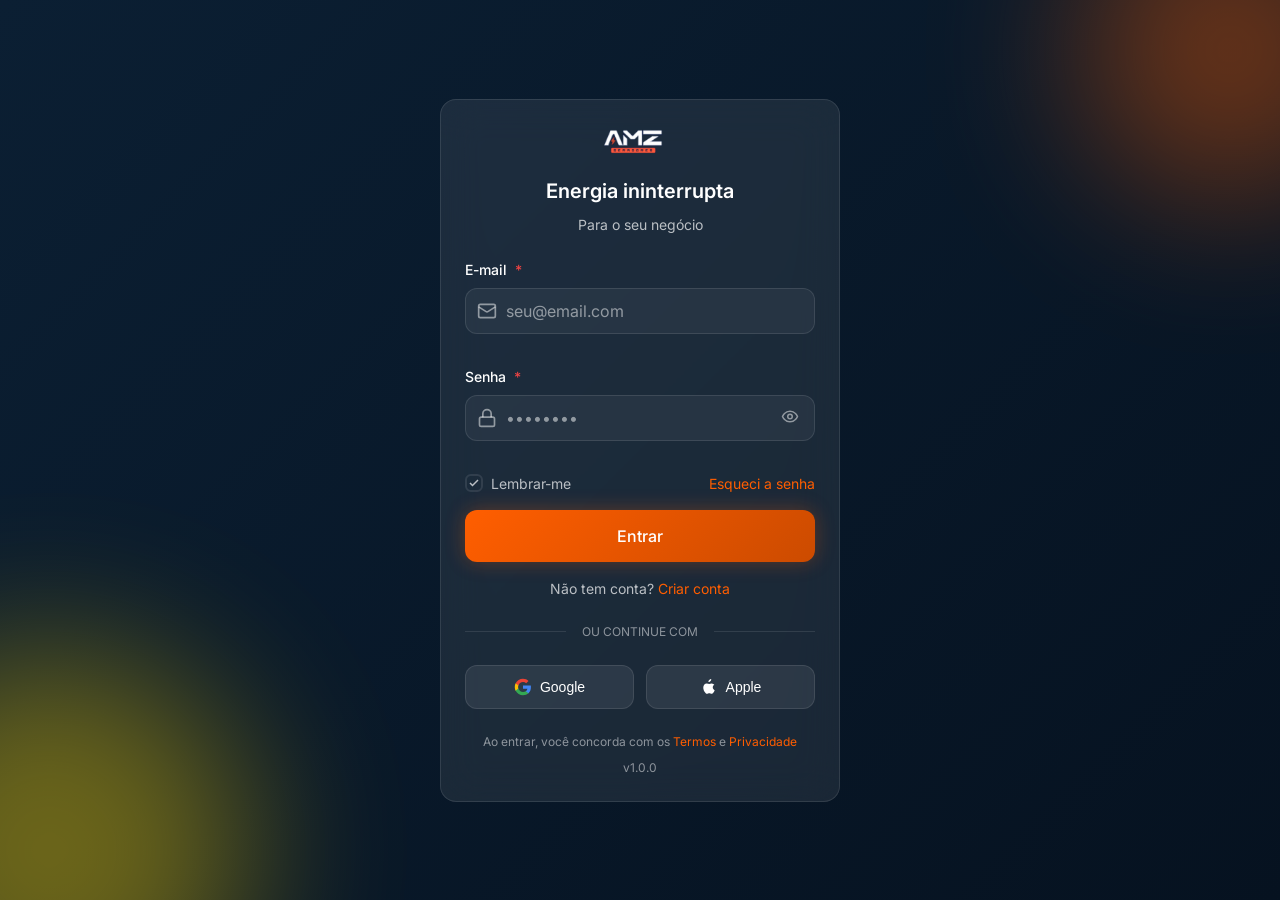
==== commit 3e098273: "Update index.html Add regras" ====
--- a/index.html
+++ b/index.html
@@ -119,7 +119,9 @@
   <script src="./js/services/mock.service.js"></script>
   <script src="./js/services/api.service.js"></script>
   <script src="./js/services/auth.service.js"></script>
+  <script src="./js/services/permissions.service.js"></script>
   <script src="./js/app.js"></script>
+  <script src="./js/services/generator-readings.service.js"></script>
 
   <script>
   (function() {
@@ -149,19 +151,40 @@
         })
         .then(r => r.json())
         .then(u => {
+          // Detecta se é o primeiro acesso via OAuth (sem role definido)
+          const isNewOAuthUser = !u.user_metadata?.role;
           const user = {
-            id:    u.id,
-            email: u.email,
-            name:  u.user_metadata?.full_name || u.user_metadata?.name || u.email,
-            role:  u.user_metadata?.role || 'administrador',
+            id:        u.id,
+            email:     u.email,
+            name:      u.user_metadata?.full_name || u.user_metadata?.name || u.email,
+            role:      u.user_metadata?.role      || 'cliente',
+            isPending: isNewOAuthUser ? true : (u.user_metadata?.isPending === true),
           };
           localStorage.setItem(window.CONFIG.AUTH.USER_KEY, JSON.stringify(user));
-          window.location.href = '/base-teste-app/pages/dashboard.html';
+          // Mesmo fluxo do login manual: verifica perfil pendente
+          if (user.isPending) {
+            window.location.href = 'pages/dashboard.html?complete_profile=1';
+          } else {
+            window.location.href = 'pages/dashboard.html';
+          }
         })
         .catch(() => {
-          window.location.href = '/base-teste-app/pages/dashboard.html';
+          window.location.href = 'pages/dashboard.html?complete_profile=1';
         });
         return;
+      }
+    }
+
+    // Mostra mensagem se veio do cadastro
+    const _params = new URLSearchParams(window.location.search);
+    if (_params.get('registered') === '1') {
+      const fb = document.getElementById('feedbackMsg');
+      if (fb) {
+        fb.textContent = '✅ Conta criada! Faça login para continuar.';
+        fb.style.display = 'block';
+        fb.style.background = 'rgba(16,185,129,0.15)';
+        fb.style.color   = '#10b981';
+        fb.style.border  = '1px solid #10b981';
       }
     }
 
@@ -240,7 +263,12 @@
         } else {
           localStorage.removeItem('amz_remember_email');
         }
-        AuthService.redirectAfterLogin();
+        // Verifica se perfil está pendente
+        if (result.user?.isPending) {
+          window.location.href = 'pages/dashboard.html?complete_profile=1';
+        } else {
+          AuthService.redirectAfterLogin();
+        }
       } else {
         showFeedback(result.error || 'E-mail ou senha incorretos');
         setLoading(false);
@@ -282,7 +310,7 @@
       }
       window.location.href =
         `${window.CONFIG.SUPABASE.URL}/auth/v1/authorize?provider=google` +
-        `&redirect_to=${encodeURIComponent(window.location.origin + '/base-teste-app/index.html')}`;
+        `&redirect_to=${encodeURIComponent('https://glefgestoes.github.io/base-teste-app/index.html')}`;
     });
 
     // ─── OAuth Apple ──────────────────────────────────────────────────────
@@ -292,11 +320,10 @@
       }
       window.location.href =
         `${window.CONFIG.SUPABASE.URL}/auth/v1/authorize?provider=apple` +
-        `&redirect_to=${encodeURIComponent(window.location.origin + '/base-teste-app/index.html')}`;
+        `&redirect_to=${encodeURIComponent('https://glefgestoes.github.io/base-teste-app/index.html')}`;
     });
 
   })();
   </script>
 </body>
 </html>
-
--- a/css/styles.css
+++ b/css/styles.css
@@ -2,34 +2,34 @@
  * ============================================
  * AMZ APP - STYLES
  * ============================================
- * 
+ *
  * Design System completo com:
  * - Variáveis CSS
  * - Componentes reutilizáveis
  * - Responsividade mobile-first
  */
-
-/* ============================================
-   VARIABLES → Variáveis
+ 
+/* ============================================
+   VARIABLES
    ============================================ */
 :root {
   /* Colors */
   --color-primary: #0B1F33;
   --color-primary-light: #1A3A52;
   --color-primary-dark: #061220;
-  
+ 
   --color-accent: #FF5E00;
   --color-accent-light: #FF7A2A;
   --color-accent-dark: #CC4B00;
-  
+ 
   --color-gold: #FFD700;
   --color-gold-light: #FFE44D;
-  
+ 
   --color-success: #10B981;
   --color-warning: #F59E0B;
   --color-error: #EF4444;
   --color-info: #3B82F6;
-  
+ 
   --color-white: #FFFFFF;
   --color-gray-100: #F8FAFC;
   --color-gray-200: #E2E8F0;
@@ -40,97 +40,105 @@
   --color-gray-700: #334155;
   --color-gray-800: #1E293B;
   --color-gray-900: #0F172A;
-  
-  /* Backgrounds → Fundos */
+ 
+  /* Backgrounds */
   --bg-primary: linear-gradient(135deg, var(--color-primary) 0%, var(--color-primary-dark) 100%);
   --bg-glass: rgba(255, 255, 255, 0.08);
   --bg-glass-hover: rgba(255, 255, 255, 0.12);
   --bg-input: rgba(255, 255, 255, 0.05);
-  
-  /* Text → Texto */
+ 
+  /* Text */
   --text-primary: var(--color-white);
   --text-secondary: rgba(255, 255, 255, 0.7);
   --text-muted: rgba(255, 255, 255, 0.5);
-  
-  /* Typography → Tipografia */
+ 
+  /* Typography */
   --font-family: 'Inter', -apple-system, BlinkMacSystemFont, 'Segoe UI', Roboto, sans-serif;
   --font-mono: 'JetBrains Mono', monospace;
-  
-  --text-xs: 0.75rem;
-  --text-sm: 0.875rem;
+ 
+  /* FIX CRÍTICO: variáveis de font-weight definidas no :root
+     Antes eram apenas classes utilitárias (.font-bold etc.) sem var() correspondente,
+     causando fallback silencioso em todos os componentes que usam var(--font-*). */
+  --font-light:    300;
+  --font-normal:   400;
+  --font-medium:   500;
+  --font-semibold: 600;
+  --font-bold:     700;
+ 
+  --text-xs:   0.75rem;
+  --text-sm:   0.875rem;
   --text-base: 1rem;
-  --text-lg: 1.125rem;
-  --text-xl: 1.25rem;
-  --text-2xl: 1.5rem;
-  --text-3xl: 1.875rem;
-  --text-4xl: 2.25rem;
-  
-  /* Spacing → Espaçamento */
-  --space-1: 0.25rem;
-  --space-2: 0.5rem;
-  --space-3: 0.75rem;
-  --space-4: 1rem;
-  --space-5: 1.25rem;
-  --space-6: 1.5rem;
-  --space-8: 2rem;
+  --text-lg:   1.125rem;
+  --text-xl:   1.25rem;
+  --text-2xl:  1.5rem;
+  --text-3xl:  1.875rem;
+  --text-4xl:  2.25rem;
+ 
+  /* Spacing */
+  --space-1:  0.25rem;
+  --space-2:  0.5rem;
+  --space-3:  0.75rem;
+  --space-4:  1rem;
+  --space-5:  1.25rem;
+  --space-6:  1.5rem;
+  --space-8:  2rem;
   --space-10: 2.5rem;
   --space-12: 3rem;
-  
-  /* Layout → Layout (ou Estrutura)*/
-  --navbar-height: 60px;
+ 
+  /* Layout */
+  --navbar-height:        60px;
   --navbar-height-mobile: 56px;
-  --sidebar-width: 260px;
-  
-  /* Border Radius → Raio da Borda */
-  --radius-sm: 0.375rem;
-  --radius-md: 0.5rem;
-  --radius-lg: 0.75rem;
-  --radius-xl: 1rem;
-  --radius-2xl: 1.25rem;
+  --sidebar-width:        260px;
+ 
+  /* Border Radius */
+  --radius-sm:   0.375rem;
+  --radius-md:   0.5rem;
+  --radius-lg:   0.75rem;
+  --radius-xl:   1rem;
+  --radius-2xl:  1.25rem;
   --radius-full: 9999px;
-  
-  /* Shadows → Sombras */
-  --shadow-sm: 0 1px 2px rgba(0, 0, 0, 0.1);
-  --shadow-md: 0 4px 6px rgba(0, 0, 0, 0.15);
-  --shadow-lg: 0 10px 15px rgba(0, 0, 0, 0.2);
+ 
+  /* Shadows */
+  --shadow-sm:   0 1px 2px rgba(0, 0, 0, 0.1);
+  --shadow-md:   0 4px 6px rgba(0, 0, 0, 0.15);
+  --shadow-lg:   0 10px 15px rgba(0, 0, 0, 0.2);
   --shadow-glow: 0 0 20px rgba(255, 94, 0, 0.3);
-  
-  /* Transitions → Transições */
+ 
+  /* Transitions */
   --transition-fast: 150ms ease;
   --transition-base: 250ms ease;
   --transition-slow: 350ms ease;
-  
-  /* Glassmorphism → Glassmorphism (efeito de vidro) */
-  --glass-blur: blur(20px);
+ 
+  /* Glassmorphism */
+  --glass-blur:   blur(20px);
   --glass-border: rgba(255, 255, 255, 0.1);
-  
-    /* Z-INDEX SYSTEM → Sistema de Z-Index */
-
-  --z-login-card: 1;
+ 
+  /* Z-Index System */
+  --z-login-card:      1;
   --z-sidebar-overlay: 998;
-  --z-sidebar: 999;
-  --z-navbar: 1000;
-  --z-bottom-nav: 1000;
-  --z-modal: 5000;
-  --z-modal-content: 5001;
-  --z-toast: 6000;
-}
-
-/* ============================================
-   RESET & BASE → Reset e Base
+  --z-sidebar:         999;
+  --z-navbar:          1000;
+  --z-bottom-nav:      1000;
+  --z-modal:           5000;
+  --z-modal-content:   5001;
+  --z-toast:           6000;
+}
+ 
+/* ============================================
+   RESET & BASE
    ============================================ */
 *, *::before, *::after {
   box-sizing: border-box;
   margin: 0;
   padding: 0;
 }
-
+ 
 html {
   font-size: 16px;
   -webkit-font-smoothing: antialiased;
   -moz-osx-font-smoothing: grayscale;
 }
-
+ 
 body {
   font-family: var(--font-family);
   font-size: var(--text-base);
@@ -140,40 +148,40 @@
   min-height: 100vh;
   overflow-x: hidden;
 }
-
+ 
 a {
   color: var(--color-accent);
   text-decoration: none;
   transition: color var(--transition-fast);
 }
-
+ 
 a:hover {
   color: var(--color-accent-light);
 }
-
-/* ============================================
-   SCROLLBAR → Barra de Rolagem
+ 
+/* ============================================
+   SCROLLBAR
    ============================================ */
 ::-webkit-scrollbar {
   width: 8px;
   height: 8px;
 }
-
+ 
 ::-webkit-scrollbar-track {
   background: var(--color-primary-dark);
 }
-
+ 
 ::-webkit-scrollbar-thumb {
   background: var(--color-gray-600);
   border-radius: var(--radius-full);
 }
-
+ 
 ::-webkit-scrollbar-thumb:hover {
   background: var(--color-gray-500);
 }
-
-/* ============================================
-   UTILITIES → Utilitários
+ 
+/* ============================================
+   UTILITIES
    ============================================ */
 .container {
   width: 100%;
@@ -181,25 +189,35 @@
   margin: 0 auto;
   padding: 0 var(--space-4);
 }
-
+ 
 .text-center { text-align: center; }
-.text-left { text-align: left; }
-.text-right { text-align: right; }
-
-.font-light { font-weight: 300; }
-.font-normal { font-weight: 400; }
-.font-medium { font-weight: 500; }
-.font-semibold { font-weight: 600; }
-.font-bold { font-weight: 700; }
-
+.text-left   { text-align: left; }
+.text-right  { text-align: right; }
+ 
+/* FIX: utilitários de font-weight mantidos como classes E agora refletem as vars */
+.font-light    { font-weight: var(--font-light); }
+.font-normal   { font-weight: var(--font-normal); }
+.font-medium   { font-weight: var(--font-medium); }
+.font-semibold { font-weight: var(--font-semibold); }
+.font-bold     { font-weight: var(--font-bold); }
+ 
 .truncate {
   overflow: hidden;
   text-overflow: ellipsis;
   white-space: nowrap;
 }
-
-/* ============================================
-   BUTTONS → Botões
+ 
+/* ============================================
+   SECTION WRAPPER — FIX: classe reutilizável
+   para o padding lateral repetido em todas as
+   páginas via inline style="padding:0 var(--space-4)"
+   ============================================ */
+.section-content {
+  padding: 0 var(--space-4);
+}
+ 
+/* ============================================
+   BUTTONS
    ============================================ */
 .btn {
   display: inline-flex;
@@ -216,50 +234,64 @@
   transition: all var(--transition-fast);
   white-space: nowrap;
 }
-
+ 
 .btn:disabled {
   opacity: 0.6;
   cursor: not-allowed;
 }
-
+ 
 .btn-primary {
   background: linear-gradient(135deg, var(--color-accent) 0%, var(--color-accent-dark) 100%);
   color: var(--color-white);
   box-shadow: var(--shadow-glow);
 }
-
+ 
 .btn-primary:hover:not(:disabled) {
   transform: translateY(-2px);
   box-shadow: 0 8px 20px rgba(255, 94, 0, 0.4);
 }
-
+ 
 .btn-secondary {
   background: var(--bg-glass);
   color: var(--text-primary);
   border: 1px solid var(--glass-border);
 }
-
+ 
 .btn-secondary:hover:not(:disabled) {
   background: var(--bg-glass-hover);
 }
-
+ 
+/* FIX: botão de exclusão padronizado — antes cada página redefinia inline:
+   background:none; border:1px solid #EF4444; color:#EF4444; padding:6px 12px;
+   border-radius:6px (valor fora do padrão — deveria ser var(--radius-md)) */
+.btn-danger {
+  background: none;
+  color: var(--color-error);
+  border: 1px solid var(--color-error);
+  border-radius: var(--radius-lg);
+}
+ 
+.btn-danger:hover:not(:disabled) {
+  background: rgba(239, 68, 68, 0.1);
+}
+ 
 .btn-sm {
   padding: var(--space-2) var(--space-3);
   font-size: var(--text-xs);
 }
-
+ 
 .btn-lg {
   padding: var(--space-4) var(--space-6);
   font-size: var(--text-base);
 }
-
-/* ============================================
-   FORMS → Formulários
+ 
+/* ============================================
+   FORMS
    ============================================ */
 .form-group {
   margin-bottom: var(--space-4);
 }
-
+ 
 .form-label {
   display: block;
   font-size: var(--text-sm);
@@ -267,12 +299,12 @@
   color: var(--text-primary);
   margin-bottom: var(--space-2);
 }
-
+ 
 .form-label .required {
   color: var(--color-error);
   margin-left: var(--space-1);
 }
-
+ 
 .form-input,
 .form-select,
 .form-textarea {
@@ -286,35 +318,62 @@
   font-family: inherit;
   transition: all var(--transition-fast);
 }
-
+ 
+/* FIX: .form-grid-3 mantido + novos grids de formulário que faltavam */
 .form-grid-3 {
   display: grid;
   grid-template-columns: repeat(auto-fit, minmax(150px, 1fr));
   gap: var(--space-4);
 }
-
-/* ===== ESTILIZAÇÃO DO SELECT ===== */
-
+ 
+/* FIX: .form-grid — usado em clientes.html mas não definido no CSS global */
+.form-grid {
+  display: grid;
+  grid-template-columns: repeat(auto-fit, minmax(200px, 1fr));
+  gap: var(--space-4);
+}
+ 
+/* FIX: .form-row — usado em clientes.html mas não definido no CSS global */
+.form-row {
+  display: flex;
+  gap: var(--space-4);
+  flex-wrap: wrap;
+}
+ 
+.form-row .form-group {
+  flex: 1;
+  min-width: 0;
+}
+ 
+/* FIX: .form-grid-equip — usado em clientes.html mas não definido no CSS global */
+.form-grid-equip {
+  display: grid;
+  grid-template-columns: repeat(auto-fit, minmax(180px, 1fr));
+  gap: var(--space-4);
+}
+ 
+/* FIX: .flex-1 — utilitário usado em formulários de clientes */
+.flex-1 {
+  flex: 1;
+  min-width: 0;
+}
+ 
+/* Estilização do SELECT */
 .form-select option {
   background: var(--color-gray-900);
   color: var(--text-primary);
 }
-
+ 
 .form-select option:checked {
   background: var(--color-primary);
   color: var(--color-accent);
 }
-
-.form-select option:hover {
-  background: var(--color-primary-light);
-  color: var(--color-accent);
-}
-
+ 
 .form-input::placeholder,
 .form-textarea::placeholder {
   color: var(--text-muted);
 }
-
+ 
 .form-input:focus,
 .form-select:focus,
 .form-textarea:focus {
@@ -322,12 +381,12 @@
   border-color: var(--color-accent);
   box-shadow: 0 0 0 3px rgba(255, 94, 0, 0.2);
 }
-
+ 
 .form-textarea {
   min-height: 100px;
   resize: vertical;
 }
-
+ 
 .form-error {
   display: flex;
   align-items: center;
@@ -336,9 +395,9 @@
   color: var(--color-error);
   margin-top: var(--space-2);
 }
-
-/* ============================================
-   CARDS → Cartões
+ 
+/* ============================================
+   CARDS
    ============================================ */
 .card {
   background: var(--bg-glass);
@@ -349,11 +408,11 @@
   padding: var(--space-5);
   transition: all var(--transition-fast);
 }
-
+ 
 .card:hover {
   background: var(--bg-glass-hover);
 }
-
+ 
 .card-header {
   display: flex;
   align-items: center;
@@ -362,15 +421,34 @@
   padding-bottom: var(--space-3);
   border-bottom: 1px solid var(--glass-border);
 }
-
+ 
 .card-title {
   font-size: var(--text-lg);
   font-weight: var(--font-semibold);
   color: var(--text-primary);
 }
-
-/* ============================================
-   STATUS BADGES → Etiquetas (ou Indicadores)
+ 
+/* FIX: modificador de card com borda de destaque —
+   antes repetido inline em dashboard, geradores, monitoramento, relatorios:
+   style="border-left: 3px solid var(--color-accent)" */
+.card-accent {
+  border-left: 3px solid var(--color-accent);
+}
+ 
+/* FIX: card de alerta — pendingAlert em clientes.html usava estilos inline
+   misturados com classe .card, cores hardcoded (#ffc107, #d39e00) */
+.card-warning {
+  background: rgba(245, 158, 11, 0.08);
+  border-color: var(--color-warning);
+}
+ 
+.card-warning .card-warning-text {
+  color: #d39e00;
+  font-weight: var(--font-medium);
+}
+ 
+/* ============================================
+   STATUS BADGES
    ============================================ */
 .badge {
   display: inline-flex;
@@ -381,52 +459,83 @@
   font-size: var(--text-xs);
   font-weight: var(--font-medium);
 }
-
+ 
 .badge::before {
   content: '';
   width: 6px;
   height: 6px;
   border-radius: 50%;
-}
-
+  flex-shrink: 0;
+}
+ 
 .badge-online {
   background: rgba(16, 185, 129, 0.1);
   color: var(--color-success);
 }
-
+ 
 .badge-online::before {
   background: var(--color-success);
 }
-
+ 
 .badge-offline {
   background: rgba(100, 116, 139, 0.1);
   color: var(--color-gray-400);
 }
-
+ 
 .badge-offline::before {
   background: var(--color-gray-400);
 }
-
+ 
 .badge-warning {
   background: rgba(245, 158, 11, 0.1);
   color: var(--color-warning);
 }
-
+ 
 .badge-warning::before {
   background: var(--color-warning);
 }
-
+ 
 .badge-error {
   background: rgba(239, 68, 68, 0.1);
   color: var(--color-error);
 }
-
+ 
 .badge-error::before {
   background: var(--color-error);
 }
-
-/* ============================================
-   NAVBAR → Barra de Navegação
+ 
+/* ============================================
+   DSE STATUS BADGE — FIX: componente reutilizável
+   antes duplicado inline em todas as páginas:
+   style="display:flex;align-items:center;gap:6px;font-size:12px;color:var(--text-muted);margin-right:8px;"
+   ============================================ */
+.dse-badge {
+  display: flex;
+  align-items: center;
+  gap: var(--space-2);
+  font-size: var(--text-xs);
+  color: var(--text-muted);
+  margin-right: var(--space-2);
+}
+ 
+/* FIX: status dot — antes inline em todas as páginas:
+   style="width:8px;height:8px;border-radius:50%;background:#6b7280;display:inline-block;" */
+.status-dot {
+  width: 8px;
+  height: 8px;
+  border-radius: 50%;
+  background: var(--color-gray-500);
+  display: inline-block;
+  flex-shrink: 0;
+  transition: background var(--transition-fast);
+}
+ 
+.status-dot.online  { background: var(--color-success); }
+.status-dot.offline { background: var(--color-error); }
+.status-dot.syncing { background: var(--color-warning); }
+ 
+/* ============================================
+   NAVBAR
    ============================================ */
 .navbar {
   position: fixed;
@@ -443,14 +552,14 @@
   justify-content: space-between;
   padding: 0 var(--space-4);
 }
-
+ 
 .navbar-brand {
   display: flex;
   align-items: center;
   gap: var(--space-2);
   text-decoration: none;
 }
-
+ 
 .navbar-brand-icon {
   width: 90px;
   height: 36px;
@@ -462,25 +571,35 @@
   font-size: var(--text-lg);
   color: var(--color-white);
 }
-
+ 
+/* FIX: classe .navbar-logo ausente no CSS global —
+   a imagem dentro do navbar-brand-icon não tinha dimensionamento CSS,
+   dependia do container pai para se auto-ajustar */
+.navbar-logo {
+  width: 100%;
+  height: 100%;
+  object-fit: contain;
+  display: block;
+}
+ 
 .navbar-brand-text {
   font-size: var(--text-xl);
   font-weight: var(--font-bold);
   color: var(--text-primary);
 }
-
+ 
 .navbar-brand-text span {
   color: var(--color-accent);
 }
-
+ 
 .navbar-actions {
   display: flex;
   align-items: center;
   gap: var(--space-2);
 }
-
-/* ============================================
-   SIDEBAR → Barra Lateral
+ 
+/* ============================================
+   SIDEBAR
    ============================================ */
 .sidebar {
   position: fixed;
@@ -495,11 +614,11 @@
   z-index: var(--z-sidebar);
   overflow-y: auto;
 }
-
+ 
 .sidebar.open {
   transform: translateX(0);
 }
-
+ 
 .sidebar-overlay {
   position: fixed;
   inset: 0;
@@ -509,21 +628,21 @@
   visibility: hidden;
   transition: all var(--transition-base);
 }
-
+ 
 .sidebar-overlay.open {
   opacity: 1;
   visibility: visible;
 }
-
+ 
 .sidebar-menu {
   list-style: none;
   padding: var(--space-4);
 }
-
+ 
 .sidebar-menu-item {
   margin-bottom: var(--space-1);
 }
-
+ 
 .sidebar-menu-link {
   display: flex;
   align-items: center;
@@ -534,20 +653,20 @@
   border-radius: var(--radius-lg);
   transition: all var(--transition-fast);
 }
-
+ 
 .sidebar-menu-link:hover,
 .sidebar-menu-link.active {
   background: var(--bg-glass);
   color: var(--text-primary);
 }
-
+ 
 .sidebar-menu-link.active {
   background: linear-gradient(135deg, var(--color-accent) 0%, var(--color-accent-dark) 100%);
   color: var(--color-white);
 }
-
-/* ============================================
-   BOTTOM NAV (Mobile ) → Navegação Inferior (Mobile)
+ 
+/* ============================================
+   BOTTOM NAV (Mobile)
    ============================================ */
 .bottom-nav {
   position: fixed;
@@ -563,7 +682,7 @@
   z-index: var(--z-bottom-nav);
   padding-bottom: env(safe-area-inset-bottom, 0);
 }
-
+ 
 .bottom-nav-item {
   display: flex;
   flex-direction: column;
@@ -575,73 +694,95 @@
   font-size: var(--text-xs);
   transition: color var(--transition-fast);
 }
-
+ 
 .bottom-nav-item:hover,
 .bottom-nav-item.active {
   color: var(--color-accent);
 }
-
+ 
 .bottom-nav-item svg {
   width: 22px;
   height: 22px;
 }
-
-/* ============================================
-   MAIN CONTENT → Conteúdo Principal
+ 
+/* ============================================
+   MAIN CONTENT
    ============================================ */
 .main-content {
   padding-bottom: 80px;
-  min-height: 100vh;  
-}
-
+  min-height: 100vh;
+ 
+  /* FIX: padding-top adicionado diretamente em .main-content para mobile —
+     antes dependia exclusivamente de .main-wrapper (ausente no dashboard.html),
+     causando conteúdo sobreposto pela navbar em dispositivos móveis */
+  padding-top: var(--navbar-height-mobile);
+}
+ 
 .main-wrapper {
   padding-top: var(--navbar-height-mobile);
 }
-
-
-/* ============================================
-   PAGE HEADER → Cabeçalho da Página
+ 
+/* ============================================
+   PAGE HEADER
    ============================================ */
 .page-header {
   padding: var(--space-6) var(--space-4);
   margin-bottom: var(--space-4);
 }
-
+ 
 .page-title {
   font-size: var(--text-2xl);
   font-weight: var(--font-bold);
   color: var(--text-primary);
   margin-bottom: var(--space-2);
 }
-
+ 
 .page-subtitle {
   font-size: var(--text-sm);
   color: var(--text-secondary);
 }
-
-/* ============================================
-   GRID → Grade
+ 
+/* ============================================
+   SECTION HEADER — FIX: padrão para títulos
+   de seções dentro das páginas, antes todos inline
+   style="display:flex;justify-content:space-between;align-items:center;margin-bottom:var(--space-4)"
+   ============================================ */
+.section-header {
+  display: flex;
+  justify-content: space-between;
+  align-items: center;
+  margin-bottom: var(--space-4);
+}
+ 
+.section-title {
+  font-size: var(--text-lg);
+  font-weight: var(--font-semibold);
+  color: var(--text-primary);
+}
+ 
+/* ============================================
+   GRID
    ============================================ */
 .grid {
   display: grid;
   gap: var(--space-4);
   padding: 0 var(--space-4);
 }
-
+ 
 .grid-cols-1 { grid-template-columns: repeat(1, 1fr); }
 .grid-cols-2 { grid-template-columns: repeat(2, 1fr); }
 .grid-cols-3 { grid-template-columns: repeat(3, 1fr); }
 .grid-cols-4 { grid-template-columns: repeat(4, 1fr); }
-
-/* ============================================
-   STATS → Estatísticas
+ 
+/* ============================================
+   STATS
    ============================================ */
 .stat-card {
   display: flex;
   flex-direction: column;
   gap: var(--space-3);
 }
-
+ 
 .stat-icon {
   width: 48px;
   height: 48px;
@@ -649,32 +790,227 @@
   display: flex;
   align-items: center;
   justify-content: center;
-}
-
+  flex-shrink: 0;
+}
+ 
 .stat-icon.success { background: rgba(16, 185, 129, 0.1); color: var(--color-success); }
 .stat-icon.warning { background: rgba(245, 158, 11, 0.1); color: var(--color-warning); }
-.stat-icon.error { background: rgba(239, 68, 68, 0.1); color: var(--color-error); }
-.stat-icon.info { background: rgba(59, 130, 246, 0.1); color: var(--color-info); }
-
+.stat-icon.error   { background: rgba(239, 68, 68, 0.1); color: var(--color-error); }
+.stat-icon.info    { background: rgba(59, 130, 246, 0.1); color: var(--color-info); }
+ 
 .stat-value {
   font-size: var(--text-3xl);
   font-weight: var(--font-bold);
   color: var(--text-primary);
 }
-
+ 
 .stat-label {
   font-size: var(--text-sm);
   color: var(--text-secondary);
 }
-
-/* ============================================
-   ANIMATIONS → Animações
+ 
+/* FIX: meta-info abaixo do stat-value — antes inline style="font-size:var(--text-xs);color:var(--text-muted);margin-top:4px" */
+.stat-meta {
+  font-size: var(--text-xs);
+  color: var(--text-muted);
+  margin-top: var(--space-1);
+}
+ 
+/* ============================================
+   CARD INFO ROW — FIX: linhas de info dentro dos
+   cards de gerador/cliente usavam inline completo
+   ============================================ */
+.card-info-row {
+  display: flex;
+  align-items: center;
+  gap: var(--space-2);
+  font-size: var(--text-sm);
+  color: var(--text-secondary);
+  margin-bottom: var(--space-2);
+}
+ 
+.card-info-row svg {
+  color: var(--text-muted);
+  flex-shrink: 0;
+}
+ 
+.card-info-label {
+  font-size: var(--text-xs);
+  color: var(--text-muted);
+  text-transform: uppercase;
+  letter-spacing: 0.5px;
+  margin-bottom: var(--space-1);
+}
+ 
+/* ============================================
+   CARD DETAIL GRID — FIX: grade de detalhes 2col
+   inline nos cards de gerador do dashboard e geradores
+   ============================================ */
+.card-detail-grid {
+  display: grid;
+  grid-template-columns: repeat(2, 1fr);
+  gap: var(--space-3);
+  margin-top: var(--space-2);
+  font-size: var(--text-sm);
+}
+ 
+/* ============================================
+   CARD ACTIONS — FIX: área de botões no rodapé do card
+   antes: style="display:flex;gap:8px;margin-top:12px;"
+   ============================================ */
+.card-actions {
+  display: flex;
+  gap: var(--space-2);
+  margin-top: var(--space-3);
+}
+ 
+.card-actions .btn {
+  flex: 1;
+}
+ 
+/* ============================================
+   CARD STATS ROW — FIX: linha de stats no card de cliente
+   ============================================ */
+.card-stats-row {
+  display: flex;
+  gap: var(--space-2);
+  padding-top: var(--space-4);
+  border-top: 1px solid var(--glass-border);
+}
+ 
+.card-stats-row .stat-item {
+  flex: 1;
+  text-align: center;
+}
+ 
+.card-stats-row .stat-item .stat-number {
+  font-size: var(--text-2xl);
+  font-weight: var(--font-bold);
+}
+ 
+.card-stats-row .stat-item .stat-caption {
+  font-size: var(--text-xs);
+  color: var(--text-muted);
+}
+ 
+/* ============================================
+   CLIENT AVATAR — FIX: avatar dos clientes
+   usava border-radius:10px inline (fora do sistema)
+   ============================================ */
+.client-avatar {
+  width: 48px;
+  height: 48px;
+  border-radius: var(--radius-lg);   /* 0.75rem ≈ 12px, padrão do sistema */
+  object-fit: cover;
+  flex-shrink: 0;
+}
+ 
+/* ============================================
+   GATEWAY PANEL — FIX: painel de info do gateway
+   com items inline
+   ============================================ */
+.gateway-info {
+  display: flex;
+  flex-wrap: wrap;
+  gap: var(--space-4);
+  font-size: var(--text-sm);
+  color: var(--text-secondary);
+}
+ 
+.gateway-info-item {
+  display: flex;
+  align-items: center;
+  gap: var(--space-1);
+}
+ 
+/* ============================================
+   DSE SECTION — grupos de sensores no monitoramento
+   ============================================ */
+.sensor-group-label {
+  font-size: var(--text-xs);
+  color: var(--text-muted);
+  text-transform: uppercase;
+  letter-spacing: 1px;
+  margin-bottom: var(--space-2);
+}
+ 
+/* ============================================
+   TABLE — FIX: tabelas em relatorios.html
+   completamente inline; padronizado aqui
+   ============================================ */
+.data-table {
+  width: 100%;
+  border-collapse: collapse;
+  overflow-x: auto;
+  display: block;
+}
+ 
+.data-table th {
+  text-align: left;
+  padding: var(--space-3);
+  font-size: var(--text-xs);
+  color: var(--text-muted);
+  text-transform: uppercase;
+  letter-spacing: 0.5px;
+  border-bottom: 1px solid var(--glass-border);
+  white-space: nowrap;
+}
+ 
+.data-table td {
+  padding: var(--space-3);
+  font-size: var(--text-sm);
+  color: var(--text-primary);
+  border-bottom: 1px solid var(--glass-border);
+}
+ 
+.data-table tr:last-child td {
+  border-bottom: none;
+}
+ 
+.data-table-wrapper {
+  overflow-x: auto;
+}
+ 
+/* ============================================
+   PENDING ALERT — FIX: clientes.html usava .card
+   com inline styles para criar alerta amarelo
+   ============================================ */
+.alert-pending {
+  display: none;
+  align-items: center;
+  justify-content: space-between;
+  gap: var(--space-4);
+  margin: var(--space-4);
+  padding: var(--space-4);
+  background: rgba(245, 158, 11, 0.1);
+  border: 1px solid var(--color-warning);
+  border-radius: var(--radius-xl);
+}
+ 
+.alert-pending.visible {
+  display: flex;
+}
+ 
+.alert-pending-content {
+  display: flex;
+  align-items: center;
+  gap: var(--space-3);
+}
+ 
+.alert-pending-text {
+  color: #d39e00;
+  font-weight: var(--font-medium);
+  font-size: var(--text-sm);
+}
+ 
+/* ============================================
+   ANIMATIONS
    ============================================ */
 @keyframes fadeIn {
   from { opacity: 0; }
-  to { opacity: 1; }
-}
-
+  to   { opacity: 1; }
+}
+ 
 @keyframes fadeInUp {
   from {
     opacity: 0;
@@ -685,78 +1021,183 @@
     transform: translateY(0);
   }
 }
-
+ 
 @keyframes pulse {
   0%, 100% { opacity: 1; }
-  50% { opacity: 0.5; }
-}
-
-.animate-fadeIn { animation: fadeIn var(--transition-base); }
-.animate-fadeInUp { animation: fadeInUp var(--transition-base); }
-.animate-pulse { animation: pulse 2s ease-in-out infinite; }
-
-/* ============================================
-   RESPONSIVE → Responsivo
-   ============================================ */
-@media (min-width: 768px) {
-  :root {
-    --navbar-height: 70px;
-  }
-  
-  .navbar {
-    height: var(--navbar-height);
-  }
-  
-  .main-content {
-    padding-top: var(--navbar-height);
-    padding-bottom: 0;
-    padding-left: var(--sidebar-width);
-  }
-  
-  .sidebar {
-    top: var(--navbar-height);
-    transform: translateX(0);
-  }
-  
-  .sidebar-overlay,
-  .menu-toggle,
-  .bottom-nav {
-    display: none;
-  }
-  
-  .page-header {
-    padding: var(--space-8);
-  }
-  
-  .page-title {
-    font-size: var(--text-3xl);
-  }
-  
-  .grid {
-    padding: 0 var(--space-8);
-  }
-}
-
-@media (min-width: 1024px) {
-  .grid-cols-md-2 { grid-template-columns: repeat(2, 1fr); }
-  .grid-cols-md-3 { grid-template-columns: repeat(3, 1fr); }
-  .grid-cols-md-4 { grid-template-columns: repeat(4, 1fr); }
-}
-
-@media (min-width: 1280px) {
-  .grid-cols-lg-3 { grid-template-columns: repeat(3, 1fr); }
-  .grid-cols-lg-4 { grid-template-columns: repeat(4, 1fr); }
-  .grid-cols-lg-6 { grid-template-columns: repeat(6, 1fr); }
-}
-
-@media (max-width: 600px) {
-  .form-grid-3 {
-    grid-template-columns: 1fr !important;
-  }
-}
-
-/* ============================================
-   LOGIN PAGE → Página de Login
+  50%       { opacity: 0.5; }
+}
+ 
+@keyframes spin {
+  to { transform: rotate(360deg); }
+}
+ 
+.animate-fadeIn    { animation: fadeIn var(--transition-base); }
+.animate-fadeInUp  { animation: fadeInUp var(--transition-base); }
+.animate-pulse     { animation: pulse 2s ease-in-out infinite; }
+ 
+/* ============================================
+   SPINNER
+   ============================================ */
+.spinner {
+  width: 20px;
+  height: 20px;
+  border: 2px solid transparent;
+  border-top-color: currentColor;
+  border-radius: 50%;
+  animation: spin 0.8s linear infinite;
+}
+ 
+/* ============================================
+   ALERTS
+   ============================================ */
+.alert {
+  display: flex;
+  align-items: flex-start;
+  gap: var(--space-3);
+  padding: var(--space-4);
+  border-radius: var(--radius-lg);
+  font-size: var(--text-sm);
+  margin-bottom: var(--space-4);
+}
+ 
+.alert-error   { background: rgba(239, 68, 68, 0.1); color: var(--color-error); }
+.alert-success { background: rgba(16, 185, 129, 0.1); color: var(--color-success); }
+ 
+/* ============================================
+   MODAL
+   ============================================ */
+.modal {
+  position: fixed;
+  inset: 0;
+  display: none;
+  align-items: center;
+  justify-content: center;
+  padding: var(--space-4);
+  background: rgba(0, 0, 0, 0.45);
+  backdrop-filter: blur(3px);
+  z-index: var(--z-modal);
+}
+ 
+.modal-container {
+  width: 100%;
+  max-width: 650px;
+  max-height: 90vh;
+  display: flex;
+  flex-direction: column;
+  background: var(--bg-glass);
+  backdrop-filter: var(--glass-blur);
+  border: 1px solid var(--color-accent);
+  border-radius: var(--radius-xl);
+  overflow: hidden;
+}
+ 
+.modal-header {
+  display: flex;
+  align-items: center;
+  justify-content: space-between;
+  padding: var(--space-5);
+  border-bottom: 1px solid var(--glass-border);
+}
+ 
+.modal-body {
+  flex: 1;
+  overflow-y: auto;
+  padding: var(--space-5);
+  scroll-behavior: smooth;
+}
+ 
+.modal-body::-webkit-scrollbar       { width: 6px; }
+.modal-body::-webkit-scrollbar-track { background: transparent; }
+.modal-body::-webkit-scrollbar-thumb {
+  background: rgba(255, 255, 255, 0.25);
+  border-radius: 10px;
+  transition: opacity 0.25s ease, background 0.25s ease;
+}
+.modal-body:hover::-webkit-scrollbar-thumb,
+.modal-body.scrolling::-webkit-scrollbar-thumb {
+  background: rgba(255, 255, 255, 0.35);
+}
+ 
+.modal-footer {
+  display: flex;
+  gap: var(--space-4);
+  padding: var(--space-5);
+  border-top: 1px solid var(--glass-border);
+}
+ 
+/* FIX: botão de fechar modal padronizado —
+   geradores.html usava texto "X" em vez de ícone SVG */
+.modal-close-btn {
+  display: inline-flex;
+  align-items: center;
+  justify-content: center;
+  width: 32px;
+  height: 32px;
+  padding: 0;
+  background: var(--bg-glass);
+  border: 1px solid var(--glass-border);
+  border-radius: var(--radius-md);
+  color: var(--text-secondary);
+  cursor: pointer;
+  transition: all var(--transition-fast);
+  flex-shrink: 0;
+}
+ 
+.modal-close-btn:hover {
+  background: var(--bg-glass-hover);
+  color: var(--text-primary);
+}
+ 
+/* ============================================
+   INPUT WITH ICON
+   ============================================ */
+.input-group {
+  position: relative;
+}
+ 
+.input-icon {
+  position: absolute;
+  left: var(--space-3);
+  top: 50%;
+  transform: translateY(-50%);
+  color: var(--text-muted);
+  pointer-events: none;
+}
+ 
+.input-group .form-input {
+  padding-left: var(--space-10);
+}
+ 
+.input-toggle {
+  position: absolute;
+  right: var(--space-3);
+  top: 50%;
+  transform: translateY(-50%);
+  background: none;
+  border: none;
+  color: var(--text-muted);
+  cursor: pointer;
+  padding: var(--space-1);
+}
+ 
+/* ============================================
+   HEADER PAGE ACTIONS — FIX: padrão para header
+   com busca + botão (usado em geradores e clientes)
+   ============================================ */
+.header {
+  display: flex;
+  align-items: center;
+  gap: var(--space-3);
+  padding: var(--space-4);
+}
+ 
+.search-input {
+  flex: 1;
+  min-width: 0;
+}
+ 
+/* ============================================
+   LOGIN PAGE
    ============================================ */
 .login-page {
   min-height: 100vh;
@@ -767,7 +1208,7 @@
   position: relative;
   overflow: hidden;
 }
-
+ 
 .login-page::before,
 .login-page::after {
   content: '';
@@ -777,7 +1218,7 @@
   opacity: 0.4;
   pointer-events: none;
 }
-
+ 
 .login-page::before {
   width: 300px;
   height: 300px;
@@ -785,7 +1226,7 @@
   top: -100px;
   right: -100px;
 }
-
+ 
 .login-page::after {
   width: 400px;
   height: 400px;
@@ -793,7 +1234,7 @@
   bottom: -150px;
   left: -150px;
 }
-
+ 
 .login-card {
   position: relative;
   width: 100%;
@@ -806,12 +1247,12 @@
   z-index: var(--z-login-card);
   animation: fadeInUp 0.5s ease-out;
 }
-
+ 
 .login-header {
   text-align: center;
   margin-bottom: var(--space-6);
 }
-
+ 
 .login-logo {
   display: flex;
   align-items: center;
@@ -819,7 +1260,7 @@
   gap: var(--space-3);
   margin-bottom: var(--space-4);
 }
-
+ 
 .login-logo-icon {
   width: 48px;
   height: 48px;
@@ -832,32 +1273,51 @@
   font-size: var(--text-2xl);
   color: var(--color-white);
 }
-
+ 
 .login-title {
   font-size: var(--text-xl);
   font-weight: var(--font-semibold);
   color: var(--text-primary);
   margin-bottom: var(--space-2);
 }
-
+ 
 .login-subtitle {
   font-size: var(--text-sm);
   color: var(--text-secondary);
 }
-
+ 
 .login-form {
   display: flex;
   flex-direction: column;
   gap: var(--space-4);
 }
-
+ 
 .login-options {
   display: flex;
   align-items: center;
   justify-content: space-between;
   font-size: var(--text-sm);
 }
-
+ 
+/* FIX: login-register ausente no CSS — usado inline no index.html */
+.login-register {
+  text-align: center;
+  font-size: var(--text-sm);
+  color: var(--text-secondary);
+}
+ 
+/* FIX: login-footer ausente — substituía footer inline do index.html */
+.login-footer {
+  margin-top: var(--space-6);
+  text-align: center;
+  font-size: var(--text-xs);
+  color: var(--text-muted);
+}
+ 
+.login-footer p + p {
+  margin-top: var(--space-2);
+}
+ 
 .remember-me {
   display: flex;
   align-items: center;
@@ -865,11 +1325,11 @@
   color: var(--text-secondary);
   cursor: pointer;
 }
-
+ 
 .remember-me input {
   display: none;
 }
-
+ 
 .checkmark {
   width: 18px;
   height: 18px;
@@ -880,19 +1340,19 @@
   justify-content: center;
   transition: all var(--transition-fast);
 }
-
+ 
 .remember-me input:checked + .checkmark {
   background: var(--color-accent);
   border-color: var(--color-accent);
 }
-
+ 
 .divider {
   display: flex;
   align-items: center;
   gap: var(--space-4);
   margin: var(--space-2) 0;
 }
-
+ 
 .divider::before,
 .divider::after {
   content: '';
@@ -900,18 +1360,18 @@
   height: 1px;
   background: var(--glass-border);
 }
-
+ 
 .divider span {
   font-size: var(--text-xs);
   color: var(--text-muted);
   text-transform: uppercase;
 }
-
+ 
 .social-login {
   display: flex;
   gap: var(--space-3);
 }
-
+ 
 .social-btn {
   flex: 1;
   padding: var(--space-3);
@@ -927,243 +1387,123 @@
   gap: var(--space-2);
   transition: all var(--transition-fast);
 }
-
+ 
 .social-btn:hover {
   background: var(--bg-glass-hover);
 }
-
-/* ============================================
-   INPUT WITH ICON → Campo com Ícone
-   ============================================ */
-.input-group {
-  position: relative;
-}
-
-.input-icon {
-  position: absolute;
-  left: var(--space-3);
-  top: 50%;
-  transform: translateY(-50%);
-  color: var(--text-muted);
-  pointer-events: none;
-}
-
-.input-group .form-input {
-  padding-left: var(--space-10);
-}
-
-.input-toggle {
-  position: absolute;
-  right: var(--space-3);
-  top: 50%;
-  transform: translateY(-50%);
-  background: none;
-  border: none;
-  color: var(--text-muted);
-  cursor: pointer;
-  padding: var(--space-1);
-}
-
-/* ============================================
-   SPINNER → Indicador de Carregamento
-   ============================================ */
-.spinner {
-  width: 20px;
-  height: 20px;
-  border: 2px solid transparent;
-  border-top-color: currentColor;
-  border-radius: 50%;
-  animation: spin 0.8s linear infinite;
-}
-
-@keyframes spin {
-  to { transform: rotate(360deg); }
-}
-
-/* ============================================
-   ALERTS → Alertas
-   ============================================ */
-.alert {
-  display: flex;
-  align-items: flex-start;
-  gap: var(--space-3);
-  padding: var(--space-4);
-  border-radius: var(--radius-lg);
-  font-size: var(--text-sm);
-  margin-bottom: var(--space-4);
-}
-
-.alert-error {
-  background: rgba(239, 68, 68, 0.1);
-  color: var(--color-error);
-}
-
-.alert-success {
-  background: rgba(16, 185, 129, 0.1);
-  color: var(--color-success);
-}
-
-
-/* ============================================
-   MODAL→ Modal
-   ============================================ */
-
-.modal {
-  position: fixed;
-  inset: 0;
-
-  display: none;
-  align-items: center;
-  justify-content: center;
-
-  padding: var(--space-4);
-
-  background: rgba(0,0,0,.45);
-  backdrop-filter: blur(3px);
-
-  z-index: var(--z-modal);
-}
-
-
-/* ============================================
-   MODAL CONTAINER → Container do Moda
-   ============================================ */
-
-.modal-container {
-  width: 100%;
-  max-width: 650px;
-  max-height: 90vh;
-
-  display: flex;
-  flex-direction: column;
-
-  background: var(--bg-glass);
-  backdrop-filter: var(--glass-blur);
-
-  border: 1px solid var(--color-accent);
-  border-radius: var(--radius-xl);
-
-  overflow: hidden;
-}
-
-
-/* ============================================
-   MODAL HEADER → Cabeçalho do Modal
-   ============================================ */
-
-.modal-header {
-  display: flex;
-  align-items: center;
-  justify-content: space-between;
-
-  padding: var(--space-5);
-
-  border-bottom: 1px solid var(--glass-border);
-}
-
-
-/* ============================================
-   MODAL BODY → Corpo do Modal
-   ============================================ */
-
-.modal-body {
-  flex: 1;
-  overflow-y: auto;
-
-  padding: var(--space-5);
-
-  /* Firefox */
-  scroll-behavior: smooth;
-}
-
-
-/* esconder scrollbar padrão (Chrome / Edge / Safari) */
-
-.modal-body::-webkit-scrollbar {
-  width: 6px;
-}
-
-
-/* trilho */
-
-.modal-body::-webkit-scrollbar-track {
-  background: transparent;
-}
-
-
-/* indicador invisível */
-
-.modal-body::-webkit-scrollbar-thumb {
-  background: rgba(255,255,255,0.25);
-  border-radius: 10px;
-
-  transition: opacity .25s ease, background .25s ease;
-}
-
-
-/* mostrar ao passar mouse */
-
-.modal-body:hover::-webkit-scrollbar-thumb {
-  background: rgba(255,255,255,0.35);
-  opacity: 1;
-}
-
-
-/* mostrar quando estiver rolando */
-
-.modal-body.scrolling::-webkit-scrollbar-thumb {
-  background: rgba(255,255,255,0.35);
-  opacity: 1;
-}
-
-
-/* ============================================
-   MODAL FOOTER - Rodapé do Modal
-   ============================================ */
-
-.modal-footer {
-  display: flex;
-  gap: var(--space-4);
-
-  padding: var(--space-5);
-
-  border-top: 1px solid var(--glass-border);
-}
-
-/* ===== CORREÇÃO HEADER GERADORES ===== */
-.header {
-  display: flex;
-  align-items: center; 
-  gap: var(--space-3); 
-  padding: var(--space-4);
-}
-
-.search-input {
-  flex: 1;
-  min-width: 0; 
-}
-
-/* Esconde o botão de hambúrguer no Desktop */
+ 
+/* ============================================
+   RESPONSIVE
+   ============================================ */
 @media (min-width: 768px) {
-  #menuToggleNavbar {
+  :root {
+    --navbar-height: 70px;
+  }
+ 
+  .navbar {
+    height: var(--navbar-height);
+  }
+ 
+  .main-content {
+    padding-top: var(--navbar-height);
+    padding-bottom: 0;
+    padding-left: var(--sidebar-width);
+  }
+ 
+  /* FIX: .main-wrapper em desktop também deve compensar sidebar */
+  .main-wrapper {
+    padding-top: var(--navbar-height);
+    padding-left: var(--sidebar-width);
+    padding-bottom: 0;
+  }
+ 
+  .sidebar {
+    top: var(--navbar-height);
+    transform: translateX(0);
+  }
+ 
+  .sidebar-overlay,
+  .menu-toggle,
+  .bottom-nav {
+    display: none;
+  }
+ 
+  .page-header {
+    padding: var(--space-8);
+  }
+ 
+  .page-title {
+    font-size: var(--text-3xl);
+  }
+ 
+  .grid {
+    padding: 0 var(--space-8);
+  }
+ 
+  /* FIX: section-content em desktop com padding maior */
+  .section-content {
+    padding: 0 var(--space-8);
+  }
+}
+ 
+@media (min-width: 1024px) {
+  .grid-cols-md-2 { grid-template-columns: repeat(2, 1fr); }
+  .grid-cols-md-3 { grid-template-columns: repeat(3, 1fr); }
+  .grid-cols-md-4 { grid-template-columns: repeat(4, 1fr); }
+}
+ 
+@media (min-width: 1280px) {
+  .grid-cols-lg-3 { grid-template-columns: repeat(3, 1fr); }
+  .grid-cols-lg-4 { grid-template-columns: repeat(4, 1fr); }
+  .grid-cols-lg-6 { grid-template-columns: repeat(6, 1fr); }
+}
+ 
+@media (max-width: 600px) {
+  .form-grid-3,
+  .form-grid,
+  .form-grid-equip {
+    grid-template-columns: 1fr !important;
+  }
+ 
+  .form-row {
+    flex-direction: column;
+  }
+ 
+  .alert-pending {
+    flex-direction: column;
+    align-items: flex-start;
+  }
+}
+ 
+/* Esconde hambúrguer no desktop */
+@media (min-width: 768px) {
+  #menuToggleNavbar,
+  #menuToggle {
     display: none !important;
   }
 }
-
-/* ESTILO DO BOTÃO PARA O NOVO GERADOR (Botão padrão) */
-#btnNovo {
-  background: linear-gradient(135deg, var(--color-accent) 0%, var(--color-accent-dark) 100%) !important;
-  color: white;
+ 
+/* ============================================
+   BOTÃO NOVO — padrão accent para CTAs principais
+   FIX: antes definido com ID específico #btnNovo;
+   generalizado como modificador semântico
+   ============================================ */
+#btnNovo,
+.btn-cta {
+  background: linear-gradient(135deg, var(--color-accent) 0%, var(--color-accent-dark) 100%);
+  color: var(--color-white);
   border: none;
   box-shadow: var(--shadow-glow);
-  transition: transform 0.2s ease, box-shadow 0.2s ease;
-}
-
-#btnNovo:hover {
+  transition: transform var(--transition-fast), box-shadow var(--transition-fast);
+}
+ 
+#btnNovo:hover,
+.btn-cta:hover {
   transform: translateY(-2px);
   box-shadow: 0 8px 20px rgba(255, 94, 0, 0.4);
 }
-
-#btnNovo:active {
-  transform: scale(0.95); /* Efeito de clique (encolhe um pouquinho) */
-}
+ 
+#btnNovo:active,
+.btn-cta:active {
+  transform: scale(0.95);
+}
